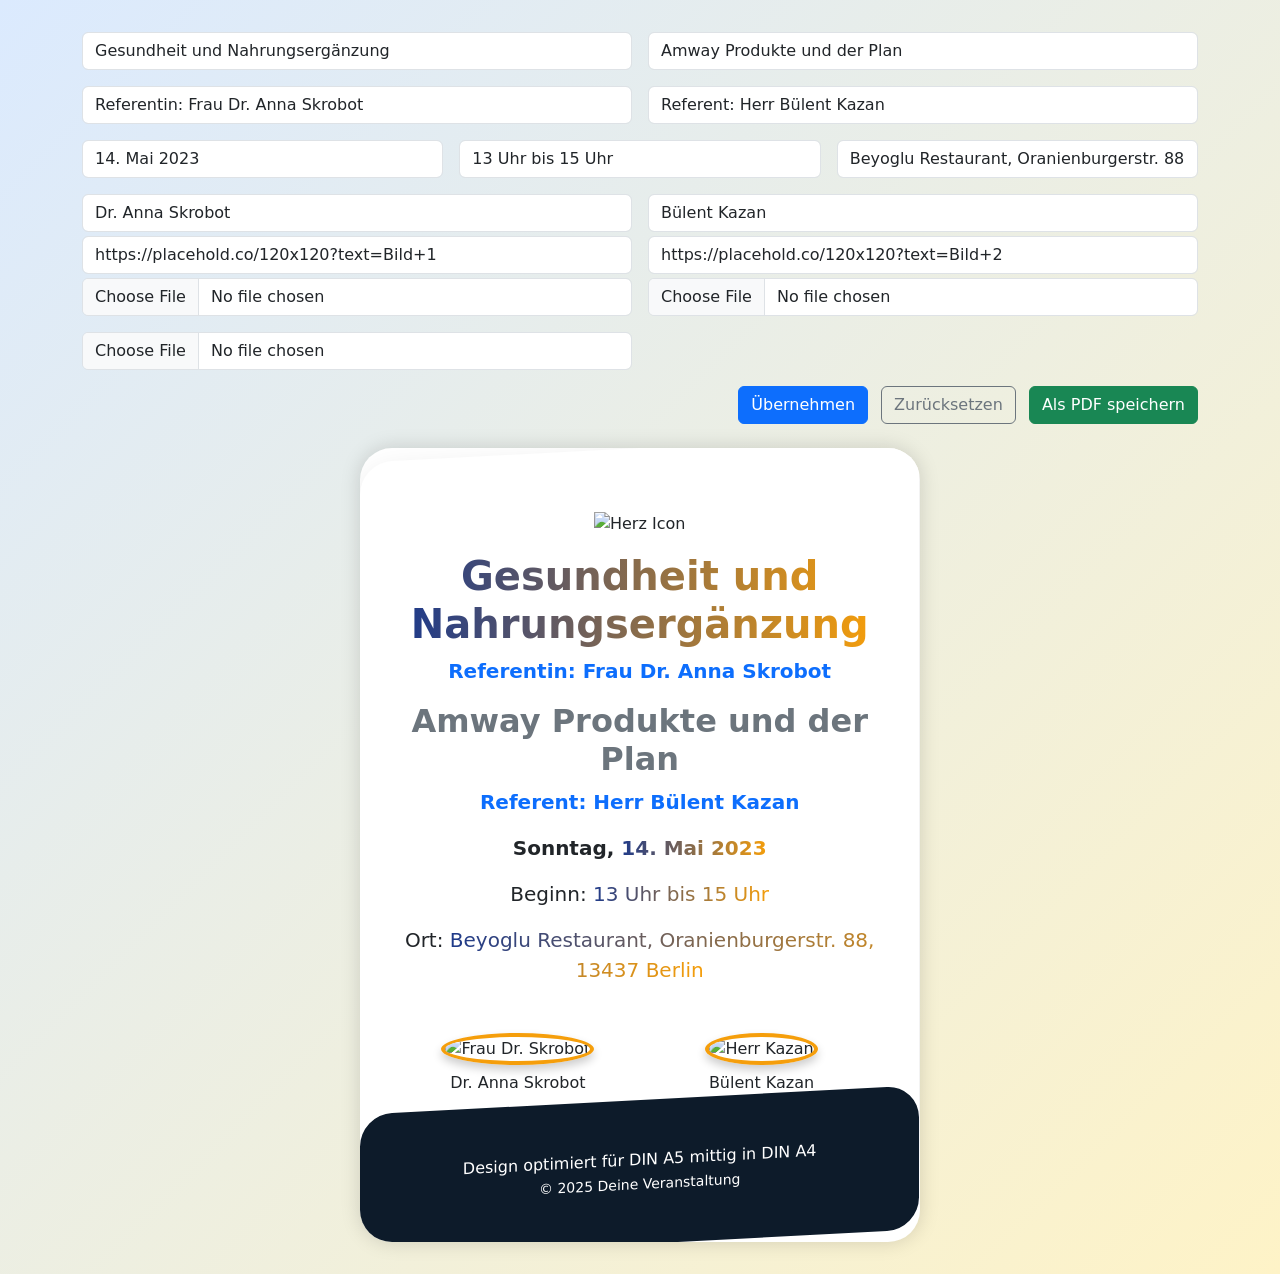
==== index.html @ 550590bf "Füge HTML, CSS und JavaScript Dateien für die Event Einladung hinzu" ====
<!DOCTYPE html>
<html lang="de">
<head>
  <meta charset="UTF-8" />
  <meta name="viewport" content="width=device-width, initial-scale=1.0" />
  <title>Event Einladung</title>
  <link href="https://cdn.jsdelivr.net/npm/bootstrap@5.3.0/dist/css/bootstrap.min.css" rel="stylesheet">
  <style>
    body {
      background: linear-gradient(135deg, #dbeafe, #fef3c7);
      min-height: 100vh;
      padding: 2rem;
    }
    .a5-wrapper {
      width: 148mm;
      height: 210mm;
      background: white;
      box-shadow: 0 0 20px rgba(0,0,0,0.15);
      padding: 0;
      overflow: hidden;
      display: flex;
      flex-direction: column;
      justify-content: space-between;
      border-radius: 2rem;
      margin: auto;
    }
    .angled-bg {
      background: white;
      transform: skewY(-3deg);
      padding: 4rem 2rem;
      border-radius: 2rem;
      box-shadow: 0 10px 30px rgba(0,0,0,0.1);
    }
    .angled-footer {
      background: #0d1b2a;
      transform: skewY(-3deg);
      padding: 3rem 2rem;
      color: white;
      margin-top: -4rem;
      border-radius: 2rem;
    }
    .angled-content {
      transform: skewY(3deg);
    }
    .hero-icon {
      width: 100px;
    }
    .speaker-img {
      width: 120px;
      height: 120px;
      border-radius: 50%;
      object-fit: cover;
      border: 4px solid #f59e0b;
      box-shadow: 0 5px 10px rgba(0, 0, 0, 0.2);
    }
    h1, h2 {
      font-weight: 700;
    }
    .text-gradient {
      background: linear-gradient(to right, #1e3a8a, #f59e0b);
      -webkit-background-clip: text;
      -webkit-text-fill-color: transparent;
    }
    @media print {
      #editor, #pdf-buttons { display: none; }
    }
  </style>
</head>
<body>
  <div class="container mb-4" id="editor">
    <div class="row g-3">
      <div class="col-md-6">
        <input id="input-title" value="Gesundheit und Nahrungsergänzung" class="form-control" placeholder="Eventtitel">
      </div>
      <div class="col-md-6">
        <input id="input-subtitle" value="Amway Produkte und der Plan" class="form-control" placeholder="Untertitel">
      </div>
      <div class="col-md-6">
        <input id="input-presenter1" value="Referentin: Frau Dr. Anna Skrobot" class="form-control" placeholder="Referentin">
      </div>
      <div class="col-md-6">
        <input id="input-presenter2" value="Referent: Herr Bülent Kazan" class="form-control" placeholder="Referent">
      </div>
      <div class="col-md-4">
        <input id="input-date" value="14. Mai 2023" class="form-control" placeholder="Datum">
      </div>
      <div class="col-md-4">
        <input id="input-time" value="13 Uhr bis 15 Uhr" class="form-control" placeholder="Zeit">
      </div>
      <div class="col-md-4">
        <input id="input-location" value="Beyoglu Restaurant, Oranienburgerstr. 88, 13437 Berlin" class="form-control" placeholder="Ort">
      </div>
      <div class="col-md-6">
        <input id="input-name1" value="Dr. Anna Skrobot" class="form-control" placeholder="Name 1">
        <input id="input-img1" value="https://placehold.co/120x120?text=Bild+1" class="form-control mt-1" placeholder="Bild 1 URL">
        <input type="file" accept="image/*" class="form-control mt-1" onchange="loadFile(event, 'img1')">
      </div>
      <div class="col-md-6">
        <input id="input-name2" value="Bülent Kazan" class="form-control" placeholder="Name 2">
        <input id="input-img2" value="https://placehold.co/120x120?text=Bild+2" class="form-control mt-1" placeholder="Bild 2 URL">
        <input type="file" accept="image/*" class="form-control mt-1" onchange="loadFile(event, 'img2')">
      </div>
      <div class="col-md-6">
        <input type="file" accept="image/*" class="form-control" onchange="loadFile(event, 'icon-img')">
      </div>
      <div id="pdf-buttons" class="text-end mt-3">
        <button onclick="applyInput()" class="btn btn-primary">Übernehmen</button>
        <button onclick="resetForm()" class="btn btn-outline-secondary ms-2">Zurücksetzen</button>
        <button onclick="downloadPDF()" class="btn btn-success ms-2">Als PDF speichern</button>
      </div>
    </div>
  </div>

  <div class="a5-wrapper">
    <div class="angled-bg">
      <div class="container angled-content text-center">
        <img id="icon-img" src="https://placehold.co/100x100?text=Icon" alt="Herz Icon" class="hero-icon mb-3">
        <h1 class="text-gradient" id="title">Gesundheit und Nahrungsergänzung</h1>
        <p class="fw-semibold fs-5 text-primary" id="presenter1">Referentin: Frau Dr. Anna Skrobot</p>
        <h2 class="text-secondary" id="subtitle">Amway Produkte und der Plan</h2>
        <p class="fw-semibold fs-5 text-primary" id="presenter2">Referent: Herr Bülent Kazan</p>

        <div class="mb-5">
          <p class="fs-5"><strong>Sonntag, <span class="text-gradient" id="event-date">14. Mai 2023</span></strong></p>
          <p class="fs-5">Beginn: <span class="text-gradient" id="event-time">13 Uhr bis 15 Uhr</span></p>
          <p class="fs-5">Ort: <span class="text-gradient" id="event-location">Beyoglu Restaurant, Oranienburgerstr. 88, 13437 Berlin</span></p>
        </div>

        <div class="row justify-content-center text-center g-3">
          <div class="col-6">
            <img id="img1" src="https://placehold.co/120x120?text=Bild+1" alt="Frau Dr. Skrobot" class="speaker-img mb-2">
            <h6 id="name1">Dr. Anna Skrobot</h6>
          </div>
          <div class="col-6">
            <img id="img2" src="https://placehold.co/120x120?text=Bild+2" alt="Herr Kazan" class="speaker-img mb-2">
            <h6 id="name2">Bülent Kazan</h6>
          </div>
        </div>
      </div>
    </div>

    <div class="angled-footer text-center">
      <p class="mb-0">Design optimiert für DIN A5 mittig in DIN A4</p>
      <small>&copy; 2025 Deine Veranstaltung</small>
    </div>
  </div>

  <script src="https://cdnjs.cloudflare.com/ajax/libs/html2canvas/1.4.1/html2canvas.min.js"></script>
  <script src="https://cdnjs.cloudflare.com/ajax/libs/jspdf/2.5.1/jspdf.umd.min.js"></script>
  <script>
    function applyInput() {
      document.getElementById('title').textContent = document.getElementById('input-title').value;
      document.getElementById('subtitle').textContent = document.getElementById('input-subtitle').value;
      document.getElementById('presenter1').textContent = document.getElementById('input-presenter1').value;
      document.getElementById('presenter2').textContent = document.getElementById('input-presenter2').value;
      document.getElementById('event-date').textContent = document.getElementById('input-date').value;
      document.getElementById('event-time').textContent = document.getElementById('input-time').value;
      document.getElementById('event-location').textContent = document.getElementById('input-location').value;
      document.getElementById('name1').textContent = document.getElementById('input-name1').value;
      document.getElementById('name2').textContent = document.getElementById('input-name2').value;
      document.getElementById('img1').src = document.getElementById('input-img1').value;
      document.getElementById('img2').src = document.getElementById('input-img2').value;
    }

    function loadFile(event, id) {
      const file = event.target.files[0];
      if (file) {
        const reader = new FileReader();
        reader.onload = function(e) {
          document.getElementById(id).src = e.target.result;
        };
        reader.readAsDataURL(file);
      }
    }

    function resetForm() {
      const defaults = {
        'input-title': 'Gesundheit und Nahrungsergänzung',
        'input-subtitle': 'Amway Produkte und der Plan',
        'input-presenter1': 'Referentin: Frau Dr. Anna Skrobot',
        'input-presenter2': 'Referent: Herr Bülent Kazan',
        'input-date': '14. Mai 2023',
        'input-time': '13 Uhr bis 15 Uhr',
        'input-location': 'Beyoglu Restaurant, Oranienburgerstr. 88, 13437 Berlin',
        'input-name1': 'Dr. Anna Skrobot',
        'input-name2': 'Bülent Kazan',
        'input-img1': 'https://placehold.co/120x120?text=Bild+1',
        'input-img2': 'https://placehold.co/120x120?text=Bild+2'
      };
      for (let id in defaults) {
        document.getElementById(id).value = defaults[id];
      }
      document.getElementById('icon-img').src = 'https://placehold.co/100x100?text=Icon';
      applyInput();
    }

    async function downloadPDF() {
      const { jsPDF } = window.jspdf;
      const a5Wrapper = document.querySelector('.a5-wrapper');
      const canvas = await html2canvas(a5Wrapper, { scale: 2 });
      const imgData = canvas.toDataURL('image/png');
      const pdf = new jsPDF('portrait', 'mm', 'a4');
      const x = (210 - 148) / 2;
      pdf.addImage(imgData, 'PNG', x, 0, 148, 210);
      pdf.save('einladung.pdf');
    }
  </script>
  <script src="https://cdn.jsdelivr.net/npm/bootstrap@5.3.0/dist/js/bootstrap.bundle.min.js"></script>
</body>
</html>
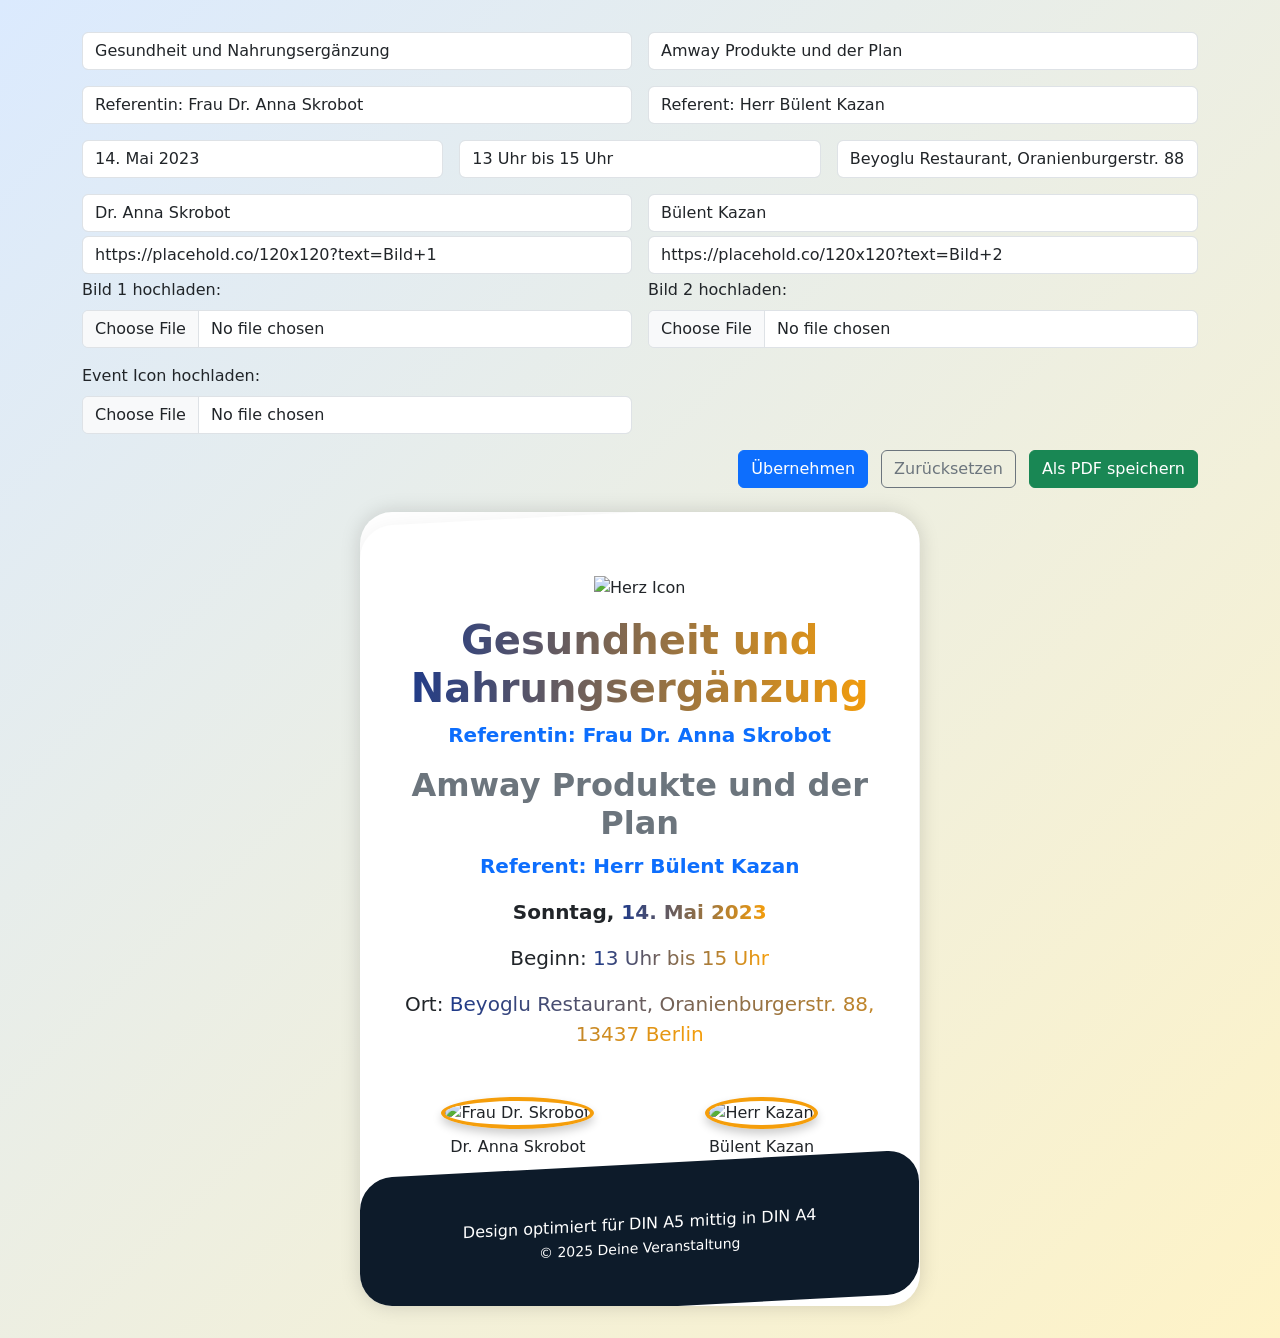
==== commit d2dc6d85: "Verbessere die Event Einladung: Auslagerung von CSS und JavaScript, Optimierung der PDF-Generierung," ====
--- a/index.html
+++ b/index.html
@@ -1,71 +1,14 @@
 <!DOCTYPE html>
 <html lang="de">
+
 <head>
   <meta charset="UTF-8" />
   <meta name="viewport" content="width=device-width, initial-scale=1.0" />
   <title>Event Einladung</title>
   <link href="https://cdn.jsdelivr.net/npm/bootstrap@5.3.0/dist/css/bootstrap.min.css" rel="stylesheet">
-  <style>
-    body {
-      background: linear-gradient(135deg, #dbeafe, #fef3c7);
-      min-height: 100vh;
-      padding: 2rem;
-    }
-    .a5-wrapper {
-      width: 148mm;
-      height: 210mm;
-      background: white;
-      box-shadow: 0 0 20px rgba(0,0,0,0.15);
-      padding: 0;
-      overflow: hidden;
-      display: flex;
-      flex-direction: column;
-      justify-content: space-between;
-      border-radius: 2rem;
-      margin: auto;
-    }
-    .angled-bg {
-      background: white;
-      transform: skewY(-3deg);
-      padding: 4rem 2rem;
-      border-radius: 2rem;
-      box-shadow: 0 10px 30px rgba(0,0,0,0.1);
-    }
-    .angled-footer {
-      background: #0d1b2a;
-      transform: skewY(-3deg);
-      padding: 3rem 2rem;
-      color: white;
-      margin-top: -4rem;
-      border-radius: 2rem;
-    }
-    .angled-content {
-      transform: skewY(3deg);
-    }
-    .hero-icon {
-      width: 100px;
-    }
-    .speaker-img {
-      width: 120px;
-      height: 120px;
-      border-radius: 50%;
-      object-fit: cover;
-      border: 4px solid #f59e0b;
-      box-shadow: 0 5px 10px rgba(0, 0, 0, 0.2);
-    }
-    h1, h2 {
-      font-weight: 700;
-    }
-    .text-gradient {
-      background: linear-gradient(to right, #1e3a8a, #f59e0b);
-      -webkit-background-clip: text;
-      -webkit-text-fill-color: transparent;
-    }
-    @media print {
-      #editor, #pdf-buttons { display: none; }
-    }
-  </style>
+  <link rel="stylesheet" href="styles/main.css">
 </head>
+
 <body>
   <div class="container mb-4" id="editor">
     <div class="row g-3">
@@ -76,7 +19,8 @@
         <input id="input-subtitle" value="Amway Produkte und der Plan" class="form-control" placeholder="Untertitel">
       </div>
       <div class="col-md-6">
-        <input id="input-presenter1" value="Referentin: Frau Dr. Anna Skrobot" class="form-control" placeholder="Referentin">
+        <input id="input-presenter1" value="Referentin: Frau Dr. Anna Skrobot" class="form-control"
+          placeholder="Referentin">
       </div>
       <div class="col-md-6">
         <input id="input-presenter2" value="Referent: Herr Bülent Kazan" class="form-control" placeholder="Referent">
@@ -88,20 +32,26 @@
         <input id="input-time" value="13 Uhr bis 15 Uhr" class="form-control" placeholder="Zeit">
       </div>
       <div class="col-md-4">
-        <input id="input-location" value="Beyoglu Restaurant, Oranienburgerstr. 88, 13437 Berlin" class="form-control" placeholder="Ort">
+        <input id="input-location" value="Beyoglu Restaurant, Oranienburgerstr. 88, 13437 Berlin" class="form-control"
+          placeholder="Ort">
       </div>
       <div class="col-md-6">
         <input id="input-name1" value="Dr. Anna Skrobot" class="form-control" placeholder="Name 1">
-        <input id="input-img1" value="https://placehold.co/120x120?text=Bild+1" class="form-control mt-1" placeholder="Bild 1 URL">
-        <input type="file" accept="image/*" class="form-control mt-1" onchange="loadFile(event, 'img1')">
+        <input id="input-img1" value="https://placehold.co/120x120?text=Bild+1" class="form-control mt-1"
+          placeholder="Bild 1 URL">
+        <label for="file-img1" class="form-label mt-1">Bild 1 hochladen:</label>
+        <input id="file-img1" type="file" accept="image/*" class="form-control" onchange="loadFile(event, 'img1')">
       </div>
       <div class="col-md-6">
         <input id="input-name2" value="Bülent Kazan" class="form-control" placeholder="Name 2">
-        <input id="input-img2" value="https://placehold.co/120x120?text=Bild+2" class="form-control mt-1" placeholder="Bild 2 URL">
-        <input type="file" accept="image/*" class="form-control mt-1" onchange="loadFile(event, 'img2')">
+        <input id="input-img2" value="https://placehold.co/120x120?text=Bild+2" class="form-control mt-1"
+          placeholder="Bild 2 URL">
+        <label for="file-img2" class="form-label mt-1">Bild 2 hochladen:</label>
+        <input id="file-img2" type="file" accept="image/*" class="form-control" onchange="loadFile(event, 'img2')">
       </div>
       <div class="col-md-6">
-        <input type="file" accept="image/*" class="form-control" onchange="loadFile(event, 'icon-img')">
+        <label for="file-icon" class="form-label">Event Icon hochladen:</label>
+        <input id="file-icon" type="file" accept="image/*" class="form-control" onchange="loadFile(event, 'icon-img')">
       </div>
       <div id="pdf-buttons" class="text-end mt-3">
         <button onclick="applyInput()" class="btn btn-primary">Übernehmen</button>
@@ -123,12 +73,14 @@
         <div class="mb-5">
           <p class="fs-5"><strong>Sonntag, <span class="text-gradient" id="event-date">14. Mai 2023</span></strong></p>
           <p class="fs-5">Beginn: <span class="text-gradient" id="event-time">13 Uhr bis 15 Uhr</span></p>
-          <p class="fs-5">Ort: <span class="text-gradient" id="event-location">Beyoglu Restaurant, Oranienburgerstr. 88, 13437 Berlin</span></p>
+          <p class="fs-5">Ort: <span class="text-gradient" id="event-location">Beyoglu Restaurant, Oranienburgerstr. 88,
+              13437 Berlin</span></p>
         </div>
 
         <div class="row justify-content-center text-center g-3">
           <div class="col-6">
-            <img id="img1" src="https://placehold.co/120x120?text=Bild+1" alt="Frau Dr. Skrobot" class="speaker-img mb-2">
+            <img id="img1" src="https://placehold.co/120x120?text=Bild+1" alt="Frau Dr. Skrobot"
+              class="speaker-img mb-2">
             <h6 id="name1">Dr. Anna Skrobot</h6>
           </div>
           <div class="col-6">
@@ -145,66 +97,13 @@
     </div>
   </div>
 
+  <!-- Externe JavaScript Bibliotheken -->
   <script src="https://cdnjs.cloudflare.com/ajax/libs/html2canvas/1.4.1/html2canvas.min.js"></script>
   <script src="https://cdnjs.cloudflare.com/ajax/libs/jspdf/2.5.1/jspdf.umd.min.js"></script>
-  <script>
-    function applyInput() {
-      document.getElementById('title').textContent = document.getElementById('input-title').value;
-      document.getElementById('subtitle').textContent = document.getElementById('input-subtitle').value;
-      document.getElementById('presenter1').textContent = document.getElementById('input-presenter1').value;
-      document.getElementById('presenter2').textContent = document.getElementById('input-presenter2').value;
-      document.getElementById('event-date').textContent = document.getElementById('input-date').value;
-      document.getElementById('event-time').textContent = document.getElementById('input-time').value;
-      document.getElementById('event-location').textContent = document.getElementById('input-location').value;
-      document.getElementById('name1').textContent = document.getElementById('input-name1').value;
-      document.getElementById('name2').textContent = document.getElementById('input-name2').value;
-      document.getElementById('img1').src = document.getElementById('input-img1').value;
-      document.getElementById('img2').src = document.getElementById('input-img2').value;
-    }
+  <script src="https://cdn.jsdelivr.net/npm/bootstrap@5.3.0/dist/js/bootstrap.bundle.min.js"></script>
 
-    function loadFile(event, id) {
-      const file = event.target.files[0];
-      if (file) {
-        const reader = new FileReader();
-        reader.onload = function(e) {
-          document.getElementById(id).src = e.target.result;
-        };
-        reader.readAsDataURL(file);
-      }
-    }
+  <!-- Eigenes JavaScript -->
+  <script src="scripts/main.js"></script>
+</body>
 
-    function resetForm() {
-      const defaults = {
-        'input-title': 'Gesundheit und Nahrungsergänzung',
-        'input-subtitle': 'Amway Produkte und der Plan',
-        'input-presenter1': 'Referentin: Frau Dr. Anna Skrobot',
-        'input-presenter2': 'Referent: Herr Bülent Kazan',
-        'input-date': '14. Mai 2023',
-        'input-time': '13 Uhr bis 15 Uhr',
-        'input-location': 'Beyoglu Restaurant, Oranienburgerstr. 88, 13437 Berlin',
-        'input-name1': 'Dr. Anna Skrobot',
-        'input-name2': 'Bülent Kazan',
-        'input-img1': 'https://placehold.co/120x120?text=Bild+1',
-        'input-img2': 'https://placehold.co/120x120?text=Bild+2'
-      };
-      for (let id in defaults) {
-        document.getElementById(id).value = defaults[id];
-      }
-      document.getElementById('icon-img').src = 'https://placehold.co/100x100?text=Icon';
-      applyInput();
-    }
-
-    async function downloadPDF() {
-      const { jsPDF } = window.jspdf;
-      const a5Wrapper = document.querySelector('.a5-wrapper');
-      const canvas = await html2canvas(a5Wrapper, { scale: 2 });
-      const imgData = canvas.toDataURL('image/png');
-      const pdf = new jsPDF('portrait', 'mm', 'a4');
-      const x = (210 - 148) / 2;
-      pdf.addImage(imgData, 'PNG', x, 0, 148, 210);
-      pdf.save('einladung.pdf');
-    }
-  </script>
-  <script src="https://cdn.jsdelivr.net/npm/bootstrap@5.3.0/dist/js/bootstrap.bundle.min.js"></script>
-</body>
-</html>
+</html>
--- a/styles/main.css
+++ b/styles/main.css
@@ -0,0 +1,101 @@
+body {
+  background: linear-gradient(135deg, #dbeafe, #fef3c7);
+  min-height: 100vh;
+  padding: 2rem;
+}
+
+.a5-wrapper {
+  width: 148mm;
+  height: 210mm;
+  background: white;
+  box-shadow: 0 0 20px rgba(0,0,0,0.15);
+  padding: 0;
+  overflow: hidden;
+  display: flex;
+  flex-direction: column;
+  justify-content: space-between;
+  border-radius: 2rem;
+  margin: auto;
+}
+
+.angled-bg {
+  background: white;
+  transform: skewY(-3deg);
+  padding: 4rem 2rem;
+  border-radius: 2rem;
+  box-shadow: 0 10px 30px rgba(0,0,0,0.1);
+}
+
+.angled-footer {
+  background: #0d1b2a;
+  transform: skewY(-3deg);
+  padding: 3rem 2rem;
+  color: white;
+  margin-top: -4rem;
+  border-radius: 2rem;
+}
+
+.angled-content {
+  transform: skewY(3deg);
+}
+
+.hero-icon {
+  width: 100px;
+}
+
+.speaker-img {
+  width: 120px;
+  height: 120px;
+  border-radius: 50%;
+  object-fit: cover;
+  border: 4px solid #f59e0b;
+  box-shadow: 0 5px 10px rgba(0, 0, 0, 0.2);
+}
+
+h1, h2 {
+  font-weight: 700;
+}
+
+.text-gradient {
+  background: linear-gradient(to right, #1e3a8a, #f59e0b);
+  -webkit-background-clip: text;
+  -webkit-text-fill-color: transparent;
+  background-clip: text;
+}
+
+/* Print-spezifische Styles für besseres PDF-Rendering */
+@media print {
+  #editor, #pdf-buttons { 
+    display: none; 
+  }
+  
+  body {
+    background: white;
+    padding: 0;
+    margin: 0;
+  }
+  
+  .a5-wrapper {
+    box-shadow: none;
+    margin: 0;
+    page-break-inside: avoid;
+  }
+  
+  /* Verbessertes Rendering für PDF */
+  .text-gradient {
+    color: #1e3a8a;
+    background: none;
+    -webkit-text-fill-color: initial;
+  }
+  
+  .speaker-img {
+    print-color-adjust: exact;
+    -webkit-print-color-adjust: exact;
+  }
+}
+
+/* Zusätzliche Styles für besseres PDF-Rendering */
+.a5-wrapper * {
+  print-color-adjust: exact;
+  -webkit-print-color-adjust: exact;
+}
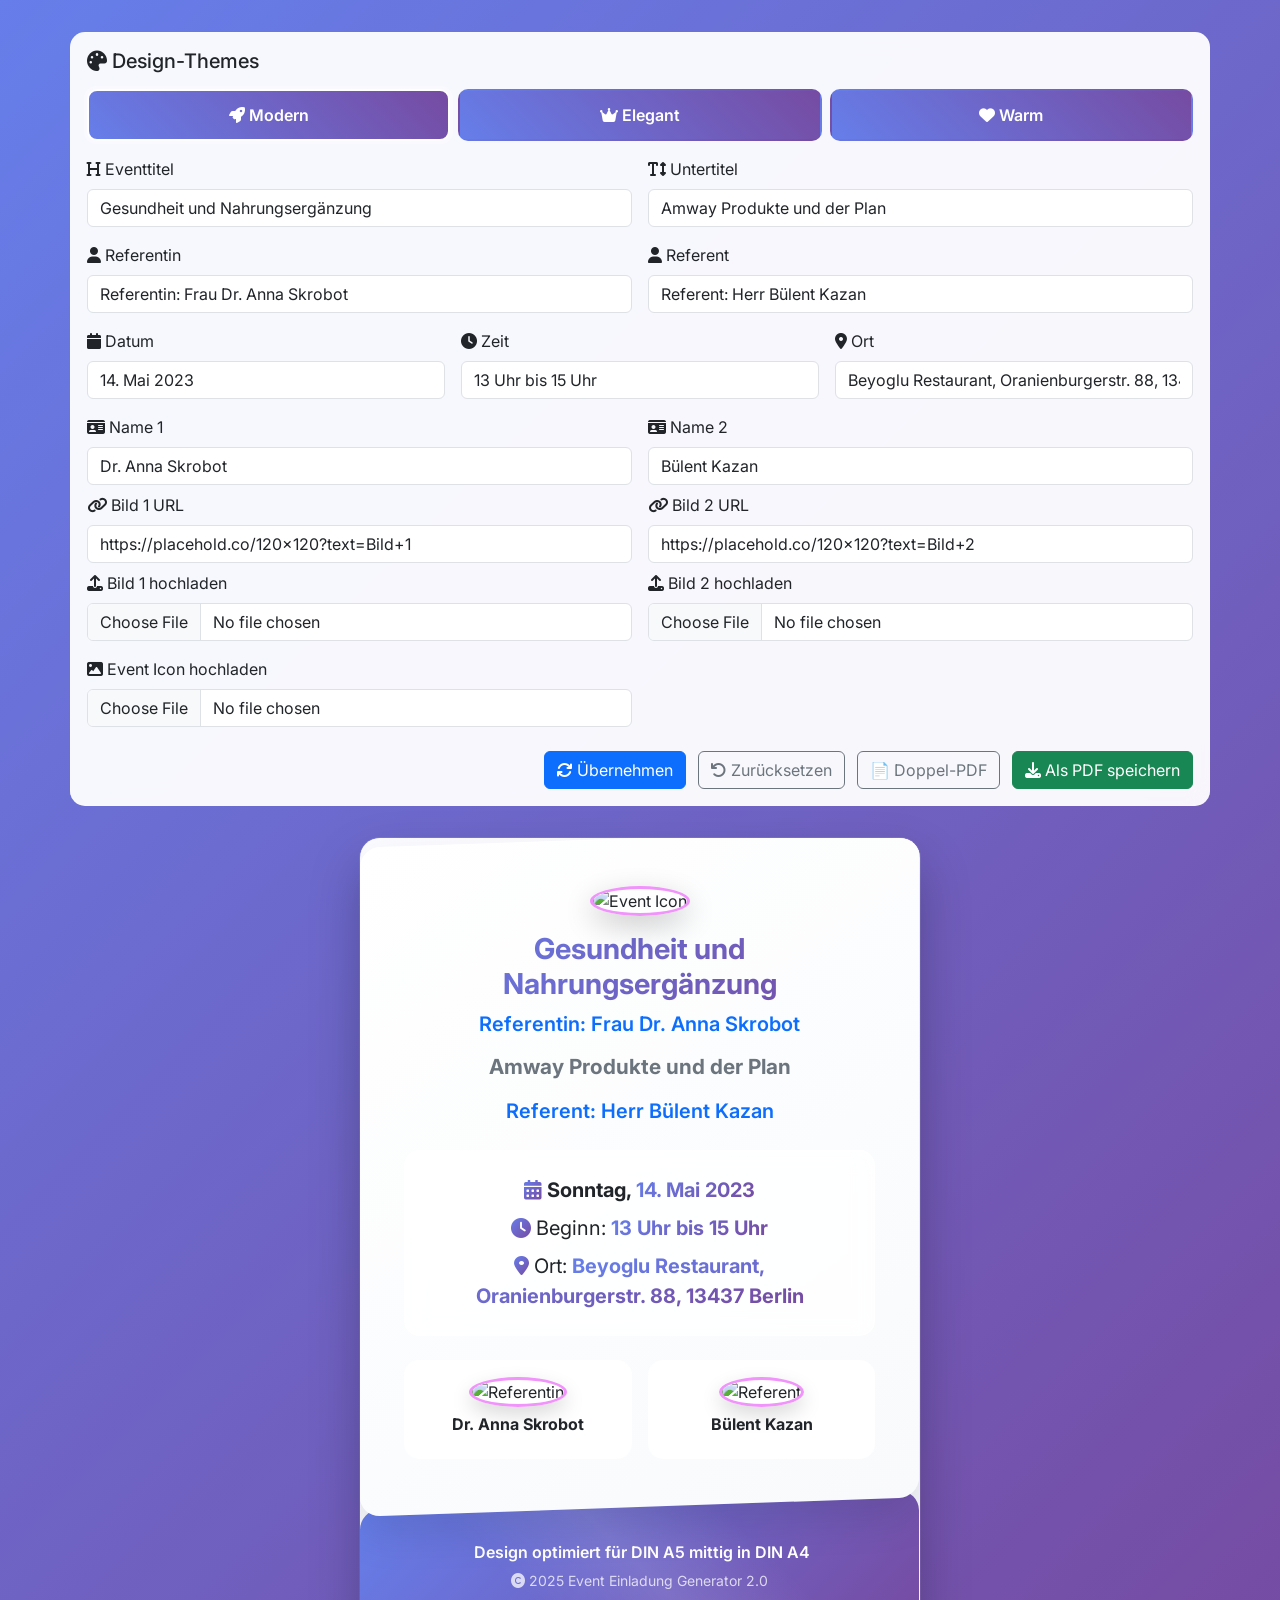
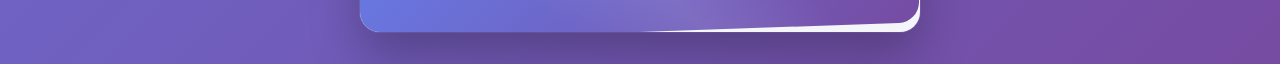
==== commit 833ab7dc: "Aktualisiere Event Einladung Generator auf Version 2.0: Einführung von drei Design-Themes, verbesser" ====
--- a/index.html
+++ b/index.html
@@ -4,96 +4,171 @@
 <head>
   <meta charset="UTF-8" />
   <meta name="viewport" content="width=device-width, initial-scale=1.0" />
-  <title>Event Einladung</title>
+  <title>Event Einladung Generator 2.0</title>
   <link href="https://cdn.jsdelivr.net/npm/bootstrap@5.3.0/dist/css/bootstrap.min.css" rel="stylesheet">
+  <link href="https://cdnjs.cloudflare.com/ajax/libs/font-awesome/6.4.0/css/all.min.css" rel="stylesheet">
+  <link rel="preconnect" href="https://fonts.googleapis.com">
+  <link rel="preconnect" href="https://fonts.gstatic.com" crossorigin>
+  <link href="https://fonts.googleapis.com/css2?family=Inter:wght@300;400;600;700&display=swap" rel="stylesheet">
   <link rel="stylesheet" href="styles/main.css">
 </head>
 
-<body>
-  <div class="container mb-4" id="editor">
+<body class="theme-modern">
+  <!-- Theme Selector -->
+  <div class="container theme-selector" id="editor">
+    <div class="row mb-3">
+      <div class="col-12">
+        <h5 class="mb-3"><i class="fas fa-palette"></i> Design-Themes</h5>
+        <div class="row g-2">
+          <div class="col-md-4">
+            <div class="theme-option active" data-theme="modern" onclick="setTheme('modern')">
+              <i class="fas fa-rocket"></i> Modern
+            </div>
+          </div>
+          <div class="col-md-4">
+            <div class="theme-option" data-theme="elegant" onclick="setTheme('elegant')">
+              <i class="fas fa-crown"></i> Elegant
+            </div>
+          </div>
+          <div class="col-md-4">
+            <div class="theme-option" data-theme="warm" onclick="setTheme('warm')">
+              <i class="fas fa-heart"></i> Warm
+            </div>
+          </div>
+        </div>
+      </div>
+    </div>
+
+    <!-- Eingabefelder -->
     <div class="row g-3">
       <div class="col-md-6">
+        <label for="input-title" class="form-label"><i class="fas fa-heading"></i> Eventtitel</label>
         <input id="input-title" value="Gesundheit und Nahrungsergänzung" class="form-control" placeholder="Eventtitel">
       </div>
       <div class="col-md-6">
+        <label for="input-subtitle" class="form-label"><i class="fas fa-text-height"></i> Untertitel</label>
         <input id="input-subtitle" value="Amway Produkte und der Plan" class="form-control" placeholder="Untertitel">
       </div>
       <div class="col-md-6">
+        <label for="input-presenter1" class="form-label"><i class="fas fa-user"></i> Referentin</label>
         <input id="input-presenter1" value="Referentin: Frau Dr. Anna Skrobot" class="form-control"
           placeholder="Referentin">
       </div>
       <div class="col-md-6">
+        <label for="input-presenter2" class="form-label"><i class="fas fa-user"></i> Referent</label>
         <input id="input-presenter2" value="Referent: Herr Bülent Kazan" class="form-control" placeholder="Referent">
       </div>
       <div class="col-md-4">
+        <label for="input-date" class="form-label"><i class="fas fa-calendar"></i> Datum</label>
         <input id="input-date" value="14. Mai 2023" class="form-control" placeholder="Datum">
       </div>
       <div class="col-md-4">
+        <label for="input-time" class="form-label"><i class="fas fa-clock"></i> Zeit</label>
         <input id="input-time" value="13 Uhr bis 15 Uhr" class="form-control" placeholder="Zeit">
       </div>
       <div class="col-md-4">
+        <label for="input-location" class="form-label"><i class="fas fa-map-marker-alt"></i> Ort</label>
         <input id="input-location" value="Beyoglu Restaurant, Oranienburgerstr. 88, 13437 Berlin" class="form-control"
           placeholder="Ort">
       </div>
+
+      <!-- Personen-Bilder -->
       <div class="col-md-6">
+        <label for="input-name1" class="form-label"><i class="fas fa-id-card"></i> Name 1</label>
         <input id="input-name1" value="Dr. Anna Skrobot" class="form-control" placeholder="Name 1">
-        <input id="input-img1" value="https://placehold.co/120x120?text=Bild+1" class="form-control mt-1"
+        <label for="input-img1" class="form-label mt-2"><i class="fas fa-link"></i> Bild 1 URL</label>
+        <input id="input-img1" value="https://placehold.co/120x120?text=Bild+1" class="form-control"
           placeholder="Bild 1 URL">
-        <label for="file-img1" class="form-label mt-1">Bild 1 hochladen:</label>
+        <label for="file-img1" class="form-label mt-2"><i class="fas fa-upload"></i> Bild 1 hochladen</label>
         <input id="file-img1" type="file" accept="image/*" class="form-control" onchange="loadFile(event, 'img1')">
       </div>
       <div class="col-md-6">
+        <label for="input-name2" class="form-label"><i class="fas fa-id-card"></i> Name 2</label>
         <input id="input-name2" value="Bülent Kazan" class="form-control" placeholder="Name 2">
-        <input id="input-img2" value="https://placehold.co/120x120?text=Bild+2" class="form-control mt-1"
+        <label for="input-img2" class="form-label mt-2"><i class="fas fa-link"></i> Bild 2 URL</label>
+        <input id="input-img2" value="https://placehold.co/120x120?text=Bild+2" class="form-control"
           placeholder="Bild 2 URL">
-        <label for="file-img2" class="form-label mt-1">Bild 2 hochladen:</label>
+        <label for="file-img2" class="form-label mt-2"><i class="fas fa-upload"></i> Bild 2 hochladen</label>
         <input id="file-img2" type="file" accept="image/*" class="form-control" onchange="loadFile(event, 'img2')">
       </div>
       <div class="col-md-6">
-        <label for="file-icon" class="form-label">Event Icon hochladen:</label>
+        <label for="file-icon" class="form-label"><i class="fas fa-image"></i> Event Icon hochladen</label>
         <input id="file-icon" type="file" accept="image/*" class="form-control" onchange="loadFile(event, 'icon-img')">
       </div>
-      <div id="pdf-buttons" class="text-end mt-3">
-        <button onclick="applyInput()" class="btn btn-primary">Übernehmen</button>
-        <button onclick="resetForm()" class="btn btn-outline-secondary ms-2">Zurücksetzen</button>
-        <button onclick="downloadPDF()" class="btn btn-success ms-2">Als PDF speichern</button>
+
+      <!-- Aktions-Buttons -->
+      <div id="pdf-buttons" class="col-12 text-end mt-4">
+        <button onclick="applyInput()" class="btn btn-primary me-2">
+          <i class="fas fa-sync"></i> Übernehmen
+        </button>
+        <button onclick="resetForm()" class="btn btn-outline-secondary me-2">
+          <i class="fas fa-undo"></i> Zurücksetzen
+        </button>
+        <button id="toggle-double-pdf" onclick="toggleDoublePDF()" class="btn btn-outline-secondary me-2">
+          <span id="double-pdf-icon">📄</span> <span>Doppel-PDF</span>
+        </button>
+        <button onclick="downloadPDF()" class="btn btn-success">
+          <i class="fas fa-download"></i> Als PDF speichern
+        </button>
       </div>
     </div>
   </div>
 
+  <!-- Event Einladung Vorschau -->
   <div class="a5-wrapper">
     <div class="angled-bg">
       <div class="container angled-content text-center">
-        <img id="icon-img" src="https://placehold.co/100x100?text=Icon" alt="Herz Icon" class="hero-icon mb-3">
+        <img id="icon-img" src="https://placehold.co/100x100?text=Icon" alt="Event Icon" class="hero-icon mb-3">
+
         <h1 class="text-gradient" id="title">Gesundheit und Nahrungsergänzung</h1>
         <p class="fw-semibold fs-5 text-primary" id="presenter1">Referentin: Frau Dr. Anna Skrobot</p>
+
         <h2 class="text-secondary" id="subtitle">Amway Produkte und der Plan</h2>
         <p class="fw-semibold fs-5 text-primary" id="presenter2">Referent: Herr Bülent Kazan</p>
 
-        <div class="mb-5">
-          <p class="fs-5"><strong>Sonntag, <span class="text-gradient" id="event-date">14. Mai 2023</span></strong></p>
-          <p class="fs-5">Beginn: <span class="text-gradient" id="event-time">13 Uhr bis 15 Uhr</span></p>
-          <p class="fs-5">Ort: <span class="text-gradient" id="event-location">Beyoglu Restaurant, Oranienburgerstr. 88,
-              13437 Berlin</span></p>
+        <div class="event-details">
+          <p class="fs-5 mb-2">
+            <i class="fas fa-calendar-alt text-gradient"></i>
+            <strong>Sonntag, <span class="text-gradient" id="event-date">14. Mai 2023</span></strong>
+          </p>
+          <p class="fs-5 mb-2">
+            <i class="fas fa-clock text-gradient"></i>
+            Beginn: <span class="text-gradient" id="event-time">13 Uhr bis 15 Uhr</span>
+          </p>
+          <p class="fs-5 mb-0">
+            <i class="fas fa-map-marker-alt text-gradient"></i>
+            Ort: <span class="text-gradient" id="event-location">Beyoglu Restaurant, Oranienburgerstr. 88, 13437
+              Berlin</span>
+          </p>
         </div>
 
         <div class="row justify-content-center text-center g-3">
           <div class="col-6">
-            <img id="img1" src="https://placehold.co/120x120?text=Bild+1" alt="Frau Dr. Skrobot"
-              class="speaker-img mb-2">
-            <h6 id="name1">Dr. Anna Skrobot</h6>
+            <div class="speaker-card">
+              <img id="img1" src="https://placehold.co/120x120?text=Bild+1" alt="Referentin" class="speaker-img mb-2">
+              <h6 id="name1" class="fw-bold">Dr. Anna Skrobot</h6>
+            </div>
           </div>
           <div class="col-6">
-            <img id="img2" src="https://placehold.co/120x120?text=Bild+2" alt="Herr Kazan" class="speaker-img mb-2">
-            <h6 id="name2">Bülent Kazan</h6>
+            <div class="speaker-card">
+              <img id="img2" src="https://placehold.co/120x120?text=Bild+2" alt="Referent" class="speaker-img mb-2">
+              <h6 id="name2" class="fw-bold">Bülent Kazan</h6>
+            </div>
           </div>
         </div>
       </div>
     </div>
 
     <div class="angled-footer text-center">
-      <p class="mb-0">Design optimiert für DIN A5 mittig in DIN A4</p>
-      <small>&copy; 2025 Deine Veranstaltung</small>
+      <div class="angled-content">
+        <p class="mb-1 fw-semibold">
+          <i class="fas fa-sparkles"></i>
+          Design optimiert für DIN A5 mittig in DIN A4
+        </p>
+        <small class="opacity-75">
+          <i class="fas fa-copyright"></i> 2025 Event Einladung Generator 2.0
+        </small>
+      </div>
     </div>
   </div>
 
--- a/styles/main.css
+++ b/styles/main.css
@@ -1,101 +1,281 @@
+/* === GLOBALE STYLES === */
 body {
-  background: linear-gradient(135deg, #dbeafe, #fef3c7);
+  background: linear-gradient(135deg, #667eea 0%, #764ba2 100%);
   min-height: 100vh;
   padding: 2rem;
-}
-
+  font-family: 'Inter', -apple-system, BlinkMacSystemFont, sans-serif;
+}
+
+/* === THEME SELECTOR === */
+.theme-selector {
+  background: rgba(255, 255, 255, 0.95);
+  backdrop-filter: blur(10px);
+  border-radius: 15px;
+  padding: 1rem;
+  margin-bottom: 2rem;
+  border: 1px solid rgba(255, 255, 255, 0.2);
+}
+
+.theme-option {
+  border: 2px solid transparent;
+  border-radius: 10px;
+  padding: 0.75rem;
+  cursor: pointer;
+  transition: all 0.3s ease;
+  background: linear-gradient(45deg, var(--theme-primary), var(--theme-secondary));
+  color: white;
+  text-align: center;
+  font-weight: 600;
+}
+
+.theme-option:hover {
+  transform: translateY(-2px);
+  box-shadow: 0 8px 25px rgba(0, 0, 0, 0.15);
+}
+
+.theme-option.active {
+  border-color: #fff;
+  box-shadow: 0 0 0 3px rgba(255, 255, 255, 0.3);
+}
+
+/* === THEME VARIABLEN === */
+/* Modern Theme */
+.theme-modern {
+  --theme-primary: #667eea;
+  --theme-secondary: #764ba2;
+  --theme-accent: #f093fb;
+  --theme-text: #2d3748;
+  --theme-gradient: linear-gradient(135deg, #667eea 0%, #764ba2 100%);
+  --theme-card-bg: linear-gradient(145deg, #ffffff 0%, #f8fafc 100%);
+}
+
+/* Elegant Theme */
+.theme-elegant {
+  --theme-primary: #134e5e;
+  --theme-secondary: #71b280;
+  --theme-accent: #d4af37;
+  --theme-text: #2c3e50;
+  --theme-gradient: linear-gradient(135deg, #134e5e 0%, #71b280 100%);
+  --theme-card-bg: linear-gradient(145deg, #fdfcfb 0%, #e2d1c3 100%);
+}
+
+/* Warm Theme */
+.theme-warm {
+  --theme-primary: #ff9a9e;
+  --theme-secondary: #fecfef;
+  --theme-accent: #ff6b6b;
+  --theme-text: #4a5568;
+  --theme-gradient: linear-gradient(135deg, #ff9a9e 0%, #fecfef 100%);
+  --theme-card-bg: linear-gradient(145deg, #fff5f5 0%, #fed7d7 100%);
+}
+
+/* === HAUPTCONTAINER === */
 .a5-wrapper {
   width: 148mm;
   height: 210mm;
-  background: white;
-  box-shadow: 0 0 20px rgba(0,0,0,0.15);
+  background: var(--theme-card-bg, linear-gradient(145deg, #ffffff 0%, #f8fafc 100%));
+  box-shadow: 
+    0 25px 50px rgba(0, 0, 0, 0.25),
+    0 0 0 1px rgba(255, 255, 255, 0.1),
+    inset 0 1px 0 rgba(255, 255, 255, 0.6);
   padding: 0;
   overflow: hidden;
   display: flex;
   flex-direction: column;
   justify-content: space-between;
-  border-radius: 2rem;
+  border-radius: 20px;
   margin: auto;
-}
-
+  position: relative;
+}
+
+.a5-wrapper::before {
+  content: '';
+  position: absolute;
+  top: 0;
+  left: 0;
+  right: 0;
+  height: 100%;
+  background: var(--theme-gradient);
+  opacity: 0.03;
+  z-index: 0;
+}
+
+/* === HAUPTINHALT === */
 .angled-bg {
-  background: white;
-  transform: skewY(-3deg);
-  padding: 4rem 2rem;
-  border-radius: 2rem;
-  box-shadow: 0 10px 30px rgba(0,0,0,0.1);
-}
-
+  background: var(--theme-card-bg);
+  transform: skewY(-2deg);
+  padding: 3rem 2rem;
+  border-radius: 20px;
+  box-shadow: 
+    0 20px 40px rgba(0, 0, 0, 0.1),
+    inset 0 1px 0 rgba(255, 255, 255, 0.4);
+  position: relative;
+  z-index: 1;
+}
+
+.angled-content {
+  transform: skewY(2deg);
+  position: relative;
+  z-index: 2;
+}
+
+/* === FOOTER === */
 .angled-footer {
-  background: #0d1b2a;
-  transform: skewY(-3deg);
-  padding: 3rem 2rem;
+  background: linear-gradient(135deg, var(--theme-primary), var(--theme-secondary));
+  transform: skewY(-2deg);
+  padding: 2.5rem 2rem;
   color: white;
-  margin-top: -4rem;
-  border-radius: 2rem;
-}
-
-.angled-content {
-  transform: skewY(3deg);
-}
-
+  margin-top: -3rem;
+  border-radius: 20px;
+  position: relative;
+}
+
+.angled-footer::before {
+  content: '';
+  position: absolute;
+  top: 0;
+  left: 0;
+  right: 0;
+  bottom: 0;
+  background: linear-gradient(45deg, transparent 30%, rgba(255, 255, 255, 0.1) 50%, transparent 70%);
+  pointer-events: none;
+}
+
+/* === BILDER === */
 .hero-icon {
-  width: 100px;
-}
-
-.speaker-img {
-  width: 120px;
-  height: 120px;
+  width: 80px;
+  height: 80px;
   border-radius: 50%;
   object-fit: cover;
-  border: 4px solid #f59e0b;
-  box-shadow: 0 5px 10px rgba(0, 0, 0, 0.2);
-}
-
+  border: 3px solid var(--theme-accent, #f093fb);
+  box-shadow: 0 10px 30px rgba(0, 0, 0, 0.2);
+  transition: transform 0.3s ease;
+}
+
+.speaker-img {
+  width: 100px;
+  height: 100px;
+  border-radius: 50%;
+  object-fit: cover;
+  border: 3px solid var(--theme-accent, #f093fb);
+  box-shadow: 0 8px 20px rgba(0, 0, 0, 0.15);
+  transition: transform 0.3s ease;
+}
+
+/* === TYPOGRAFIE === */
 h1, h2 {
   font-weight: 700;
+  line-height: 1.2;
+}
+
+h1 {
+  font-size: 1.8rem;
+  margin-bottom: 0.5rem;
+}
+
+h2 {
+  font-size: 1.3rem;
+  margin-bottom: 1rem;
 }
 
 .text-gradient {
-  background: linear-gradient(to right, #1e3a8a, #f59e0b);
+  background: linear-gradient(135deg, var(--theme-primary), var(--theme-secondary));
   -webkit-background-clip: text;
   -webkit-text-fill-color: transparent;
   background-clip: text;
-}
-
-/* Print-spezifische Styles für besseres PDF-Rendering */
+  font-weight: 700;
+}
+
+.event-details {
+  background: rgba(255, 255, 255, 0.8);
+  backdrop-filter: blur(10px);
+  border-radius: 15px;
+  padding: 1.5rem;
+  margin: 1.5rem 0;
+  border: 1px solid rgba(255, 255, 255, 0.3);
+}
+
+.speaker-card {
+  background: rgba(255, 255, 255, 0.9);
+  border-radius: 15px;
+  padding: 1rem;
+  transition: transform 0.3s ease;
+  border: 1px solid rgba(255, 255, 255, 0.2);
+}
+
+.speaker-card:hover {
+  transform: translateY(-5px);
+}
+
+/* === PRINT/PDF OPTIMIERUNG === */
 @media print {
   #editor, #pdf-buttons { 
-    display: none; 
+    display: none !important; 
   }
   
   body {
-    background: white;
+    background: var(--theme-gradient) !important;
     padding: 0;
     margin: 0;
+    -webkit-print-color-adjust: exact;
+    print-color-adjust: exact;
   }
   
   .a5-wrapper {
     box-shadow: none;
     margin: 0;
     page-break-inside: avoid;
-  }
-  
-  /* Verbessertes Rendering für PDF */
+    -webkit-print-color-adjust: exact;
+    print-color-adjust: exact;
+  }
+  
   .text-gradient {
-    color: #1e3a8a;
-    background: none;
-    -webkit-text-fill-color: initial;
-  }
-  
-  .speaker-img {
-    print-color-adjust: exact;
-    -webkit-print-color-adjust: exact;
-  }
-}
-
-/* Zusätzliche Styles für besseres PDF-Rendering */
-.a5-wrapper * {
-  print-color-adjust: exact;
-  -webkit-print-color-adjust: exact;
+    color: var(--theme-primary) !important;
+    background: none !important;
+    -webkit-text-fill-color: initial !important;
+  }
+  
+  * {
+    -webkit-print-color-adjust: exact !important;
+    print-color-adjust: exact !important;
+  }
+}
+
+/* === PDF OPTIMIERUNG === */
+.pdf-mode body {
+  background: var(--theme-gradient) !important;
+  padding: 20mm;
+}
+
+.pdf-mode .a5-wrapper {
+  box-shadow: 0 0 20px rgba(0, 0, 0, 0.1);
+}
+
+.pdf-mode .text-gradient {
+  color: var(--theme-primary) !important;
+  background: none !important;
+  -webkit-text-fill-color: initial !important;
+}
+
+/* === DOPPEL-PDF LAYOUT === */
+.double-pdf-container {
+  display: flex;
+  flex-direction: column;
+  gap: 10mm;
+  align-items: center;
+}
+
+.double-pdf-container .a5-wrapper {
+  transform: scale(0.95);
+}
+
+/* === RESPONSIVE === */
+@media (max-width: 768px) {
+  body {
+    padding: 1rem;
+  }
+  
+  .a5-wrapper {
+    transform: scale(0.8);
+  }
 }
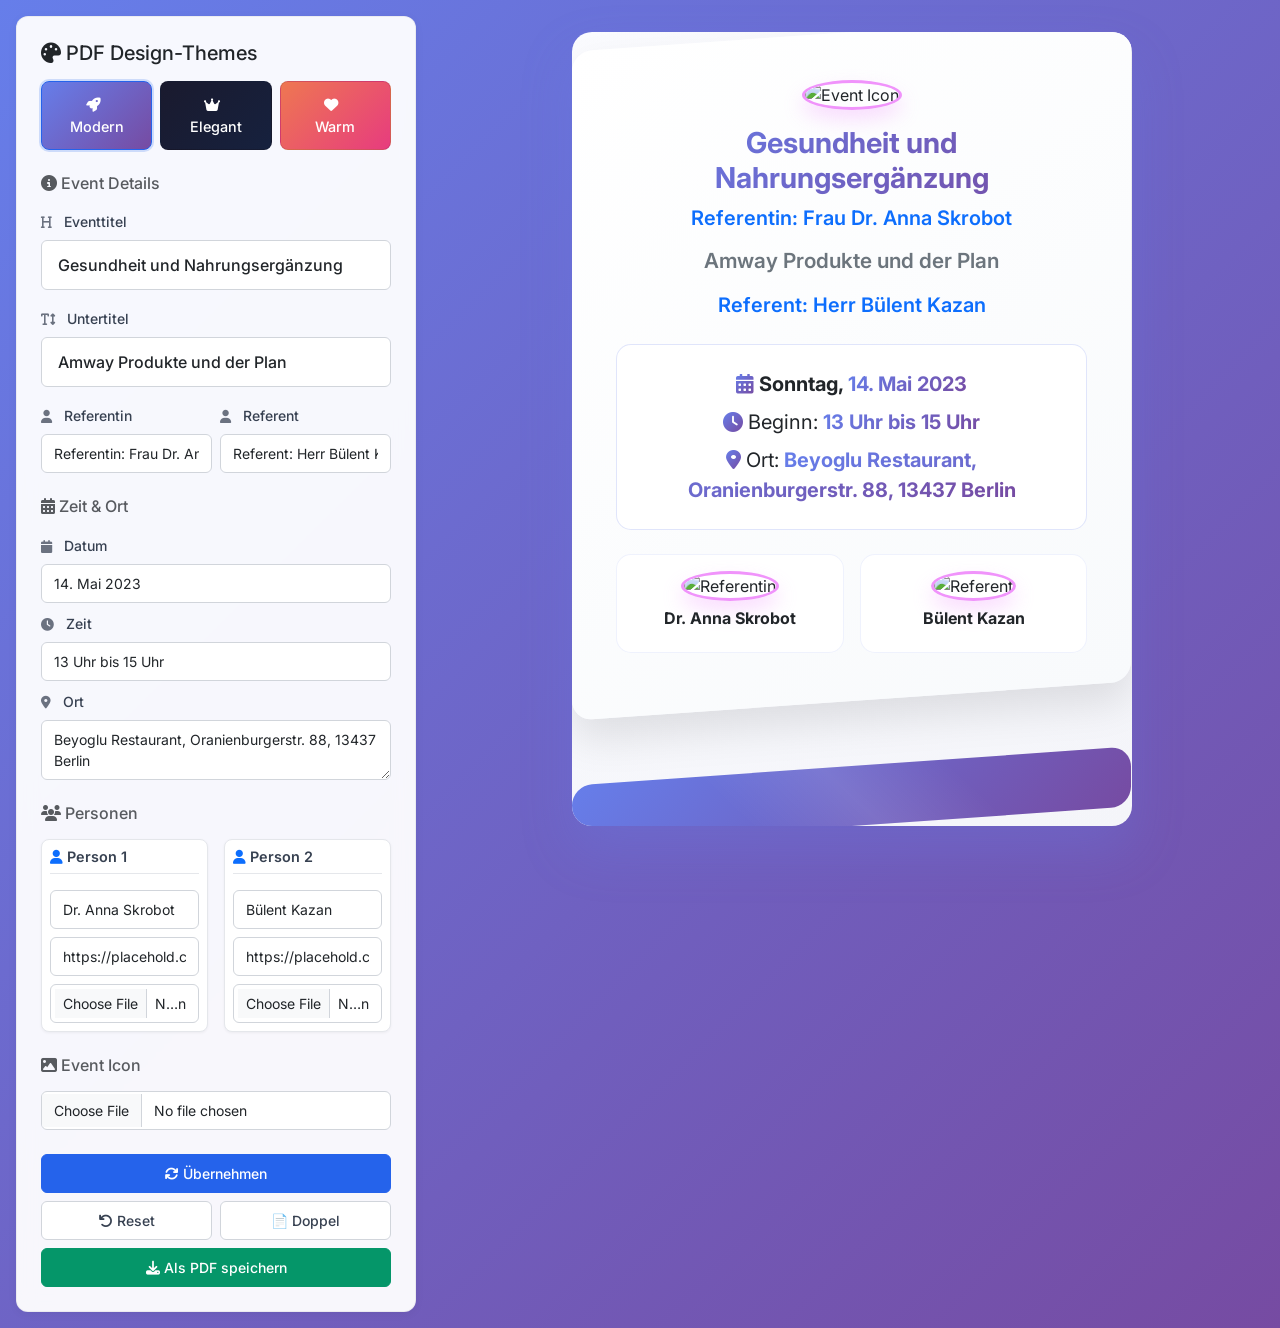
==== commit 15179ea0: "Verbessere die Benutzeroberfläche des Event Einladung Generators: Einführung eines modularen CSS-Lay" ====
--- a/index.html
+++ b/index.html
@@ -10,164 +10,209 @@
   <link rel="preconnect" href="https://fonts.googleapis.com">
   <link rel="preconnect" href="https://fonts.gstatic.com" crossorigin>
   <link href="https://fonts.googleapis.com/css2?family=Inter:wght@300;400;600;700&display=swap" rel="stylesheet">
+
+  <!-- Modulares CSS -->
   <link rel="stylesheet" href="styles/main.css">
+  <link rel="stylesheet" href="styles/forms.css">
+  <link rel="stylesheet" href="styles/themes.css">
 </head>
 
-<body class="theme-modern">
-  <!-- Theme Selector -->
-  <div class="container theme-selector" id="editor">
-    <div class="row mb-3">
-      <div class="col-12">
-        <h5 class="mb-3"><i class="fas fa-palette"></i> Design-Themes</h5>
-        <div class="row g-2">
-          <div class="col-md-4">
-            <div class="theme-option active" data-theme="modern" onclick="setTheme('modern')">
-              <i class="fas fa-rocket"></i> Modern
-            </div>
-          </div>
-          <div class="col-md-4">
-            <div class="theme-option" data-theme="elegant" onclick="setTheme('elegant')">
-              <i class="fas fa-crown"></i> Elegant
-            </div>
-          </div>
-          <div class="col-md-4">
-            <div class="theme-option" data-theme="warm" onclick="setTheme('warm')">
-              <i class="fas fa-heart"></i> Warm
-            </div>
+<body>
+  <div class="main-container">
+    <div class="row g-4">
+      <!-- INPUT PANEL - LINKS -->
+      <div class="col-lg-5 col-xl-4">
+        <div class="input-panel">
+          <!-- Theme Selector -->
+          <div class="mb-4">
+            <h5 class="mb-3"><i class="fas fa-palette"></i> PDF Design-Themes</h5>
+            <div class="row g-2">
+              <div class="col-4">
+                <div class="theme-option active" data-theme="modern">
+                  <i class="fas fa-rocket"></i><br>Modern
+                </div>
+              </div>
+              <div class="col-4">
+                <div class="theme-option" data-theme="elegant">
+                  <i class="fas fa-crown"></i><br>Elegant
+                </div>
+              </div>
+              <div class="col-4">
+                <div class="theme-option" data-theme="warm">
+                  <i class="fas fa-heart"></i><br>Warm
+                </div>
+              </div>
+            </div>
+          </div>
+
+          <!-- Event Details -->
+          <div class="mb-4">
+            <h6 class="text-muted mb-3"><i class="fas fa-info-circle"></i> Event Details</h6>
+            <div class="mb-3">
+              <label for="input-title" class="form-label"><i class="fas fa-heading"></i> Eventtitel</label>
+              <input id="input-title" value="Gesundheit und Nahrungsergänzung" class="form-control form-control-lg"
+                placeholder="Eventtitel">
+            </div>
+            <div class="mb-3">
+              <label for="input-subtitle" class="form-label"><i class="fas fa-text-height"></i> Untertitel</label>
+              <input id="input-subtitle" value="Amway Produkte und der Plan" class="form-control form-control-lg"
+                placeholder="Untertitel">
+            </div>
+            <div class="row g-2">
+              <div class="col-6">
+                <label for="input-presenter1" class="form-label"><i class="fas fa-user"></i> Referentin</label>
+                <input id="input-presenter1" value="Referentin: Frau Dr. Anna Skrobot" class="form-control"
+                  placeholder="Referentin">
+              </div>
+              <div class="col-6">
+                <label for="input-presenter2" class="form-label"><i class="fas fa-user"></i> Referent</label>
+                <input id="input-presenter2" value="Referent: Herr Bülent Kazan" class="form-control"
+                  placeholder="Referent">
+              </div>
+            </div>
+          </div>
+
+          <!-- Zeit & Ort -->
+          <div class="mb-4">
+            <h6 class="text-muted mb-3"><i class="fas fa-calendar-alt"></i> Zeit & Ort</h6>
+            <div class="mb-2">
+              <label for="input-date" class="form-label"><i class="fas fa-calendar"></i> Datum</label>
+              <input id="input-date" value="14. Mai 2023" class="form-control" placeholder="Datum">
+            </div>
+            <div class="mb-2">
+              <label for="input-time" class="form-label"><i class="fas fa-clock"></i> Zeit</label>
+              <input id="input-time" value="13 Uhr bis 15 Uhr" class="form-control" placeholder="Zeit">
+            </div>
+            <div class="mb-2">
+              <label for="input-location" class="form-label"><i class="fas fa-map-marker-alt"></i> Ort</label>
+              <textarea id="input-location" class="form-control" rows="2"
+                placeholder="Ort">Beyoglu Restaurant, Oranienburgerstr. 88, 13437 Berlin</textarea>
+            </div>
+          </div>
+
+          <!-- Personen -->
+          <div class="mb-4">
+            <h6 class="text-muted mb-3"><i class="fas fa-users"></i> Personen</h6>
+            <div class="row g-3">
+              <div class="col-6">
+                <div class="card">
+                  <div class="card-body p-2">
+                    <h6 class="card-title"><i class="fas fa-user text-primary"></i> Person 1</h6>
+                    <input id="input-name1" value="Dr. Anna Skrobot" class="form-control form-control-sm mb-2"
+                      placeholder="Name">
+                    <input id="input-img1" value="https://placehold.co/120x120?text=Bild+1"
+                      class="form-control form-control-sm mb-2" placeholder="Bild URL">
+                    <label for="file-img1" class="visually-hidden">Bild 1 hochladen</label>
+                    <input id="file-img1" type="file" accept="image/*" class="form-control form-control-sm"
+                      onchange="loadFile(event, 'img1')">
+                  </div>
+                </div>
+              </div>
+              <div class="col-6">
+                <div class="card">
+                  <div class="card-body p-2">
+                    <h6 class="card-title"><i class="fas fa-user text-primary"></i> Person 2</h6>
+                    <input id="input-name2" value="Bülent Kazan" class="form-control form-control-sm mb-2"
+                      placeholder="Name">
+                    <input id="input-img2" value="https://placehold.co/120x120?text=Bild+2"
+                      class="form-control form-control-sm mb-2" placeholder="Bild URL">
+                    <label for="file-img2" class="visually-hidden">Bild 2 hochladen</label>
+                    <input id="file-img2" type="file" accept="image/*" class="form-control form-control-sm"
+                      onchange="loadFile(event, 'img2')">
+                  </div>
+                </div>
+              </div>
+            </div>
+          </div>
+
+          <!-- Event Icon -->
+          <div class="mb-4">
+            <h6 class="text-muted mb-3"><i class="fas fa-image"></i> Event Icon</h6>
+            <label for="file-icon" class="visually-hidden">Event Icon hochladen</label>
+            <input id="file-icon" type="file" accept="image/*" class="form-control"
+              onchange="loadFile(event, 'icon-img')">
+          </div>
+
+          <!-- Aktions-Buttons -->
+          <div class="d-grid gap-2">
+            <button data-action="apply" class="btn btn-primary">
+              <i class="fas fa-sync"></i> Übernehmen
+            </button>
+            <div class="row g-2">
+              <div class="col-6">
+                <button data-action="reset" class="btn btn-outline-secondary w-100">
+                  <i class="fas fa-undo"></i> Reset
+                </button>
+              </div>
+              <div class="col-6">
+                <button id="toggle-double-pdf" data-action="toggle-double-pdf" class="btn btn-outline-secondary w-100">
+                  <span id="double-pdf-icon">📄</span> <span>Doppel</span>
+                </button>
+              </div>
+            </div>
+            <button data-action="download-pdf" class="btn btn-success">
+              <i class="fas fa-download"></i> Als PDF speichern
+            </button>
           </div>
         </div>
       </div>
-    </div>
-
-    <!-- Eingabefelder -->
-    <div class="row g-3">
-      <div class="col-md-6">
-        <label for="input-title" class="form-label"><i class="fas fa-heading"></i> Eventtitel</label>
-        <input id="input-title" value="Gesundheit und Nahrungsergänzung" class="form-control" placeholder="Eventtitel">
-      </div>
-      <div class="col-md-6">
-        <label for="input-subtitle" class="form-label"><i class="fas fa-text-height"></i> Untertitel</label>
-        <input id="input-subtitle" value="Amway Produkte und der Plan" class="form-control" placeholder="Untertitel">
-      </div>
-      <div class="col-md-6">
-        <label for="input-presenter1" class="form-label"><i class="fas fa-user"></i> Referentin</label>
-        <input id="input-presenter1" value="Referentin: Frau Dr. Anna Skrobot" class="form-control"
-          placeholder="Referentin">
-      </div>
-      <div class="col-md-6">
-        <label for="input-presenter2" class="form-label"><i class="fas fa-user"></i> Referent</label>
-        <input id="input-presenter2" value="Referent: Herr Bülent Kazan" class="form-control" placeholder="Referent">
-      </div>
-      <div class="col-md-4">
-        <label for="input-date" class="form-label"><i class="fas fa-calendar"></i> Datum</label>
-        <input id="input-date" value="14. Mai 2023" class="form-control" placeholder="Datum">
-      </div>
-      <div class="col-md-4">
-        <label for="input-time" class="form-label"><i class="fas fa-clock"></i> Zeit</label>
-        <input id="input-time" value="13 Uhr bis 15 Uhr" class="form-control" placeholder="Zeit">
-      </div>
-      <div class="col-md-4">
-        <label for="input-location" class="form-label"><i class="fas fa-map-marker-alt"></i> Ort</label>
-        <input id="input-location" value="Beyoglu Restaurant, Oranienburgerstr. 88, 13437 Berlin" class="form-control"
-          placeholder="Ort">
-      </div>
-
-      <!-- Personen-Bilder -->
-      <div class="col-md-6">
-        <label for="input-name1" class="form-label"><i class="fas fa-id-card"></i> Name 1</label>
-        <input id="input-name1" value="Dr. Anna Skrobot" class="form-control" placeholder="Name 1">
-        <label for="input-img1" class="form-label mt-2"><i class="fas fa-link"></i> Bild 1 URL</label>
-        <input id="input-img1" value="https://placehold.co/120x120?text=Bild+1" class="form-control"
-          placeholder="Bild 1 URL">
-        <label for="file-img1" class="form-label mt-2"><i class="fas fa-upload"></i> Bild 1 hochladen</label>
-        <input id="file-img1" type="file" accept="image/*" class="form-control" onchange="loadFile(event, 'img1')">
-      </div>
-      <div class="col-md-6">
-        <label for="input-name2" class="form-label"><i class="fas fa-id-card"></i> Name 2</label>
-        <input id="input-name2" value="Bülent Kazan" class="form-control" placeholder="Name 2">
-        <label for="input-img2" class="form-label mt-2"><i class="fas fa-link"></i> Bild 2 URL</label>
-        <input id="input-img2" value="https://placehold.co/120x120?text=Bild+2" class="form-control"
-          placeholder="Bild 2 URL">
-        <label for="file-img2" class="form-label mt-2"><i class="fas fa-upload"></i> Bild 2 hochladen</label>
-        <input id="file-img2" type="file" accept="image/*" class="form-control" onchange="loadFile(event, 'img2')">
-      </div>
-      <div class="col-md-6">
-        <label for="file-icon" class="form-label"><i class="fas fa-image"></i> Event Icon hochladen</label>
-        <input id="file-icon" type="file" accept="image/*" class="form-control" onchange="loadFile(event, 'icon-img')">
-      </div>
-
-      <!-- Aktions-Buttons -->
-      <div id="pdf-buttons" class="col-12 text-end mt-4">
-        <button onclick="applyInput()" class="btn btn-primary me-2">
-          <i class="fas fa-sync"></i> Übernehmen
-        </button>
-        <button onclick="resetForm()" class="btn btn-outline-secondary me-2">
-          <i class="fas fa-undo"></i> Zurücksetzen
-        </button>
-        <button id="toggle-double-pdf" onclick="toggleDoublePDF()" class="btn btn-outline-secondary me-2">
-          <span id="double-pdf-icon">📄</span> <span>Doppel-PDF</span>
-        </button>
-        <button onclick="downloadPDF()" class="btn btn-success">
-          <i class="fas fa-download"></i> Als PDF speichern
-        </button>
-      </div>
-    </div>
-  </div>
-
-  <!-- Event Einladung Vorschau -->
-  <div class="a5-wrapper">
-    <div class="angled-bg">
-      <div class="container angled-content text-center">
-        <img id="icon-img" src="https://placehold.co/100x100?text=Icon" alt="Event Icon" class="hero-icon mb-3">
-
-        <h1 class="text-gradient" id="title">Gesundheit und Nahrungsergänzung</h1>
-        <p class="fw-semibold fs-5 text-primary" id="presenter1">Referentin: Frau Dr. Anna Skrobot</p>
-
-        <h2 class="text-secondary" id="subtitle">Amway Produkte und der Plan</h2>
-        <p class="fw-semibold fs-5 text-primary" id="presenter2">Referent: Herr Bülent Kazan</p>
-
-        <div class="event-details">
-          <p class="fs-5 mb-2">
-            <i class="fas fa-calendar-alt text-gradient"></i>
-            <strong>Sonntag, <span class="text-gradient" id="event-date">14. Mai 2023</span></strong>
-          </p>
-          <p class="fs-5 mb-2">
-            <i class="fas fa-clock text-gradient"></i>
-            Beginn: <span class="text-gradient" id="event-time">13 Uhr bis 15 Uhr</span>
-          </p>
-          <p class="fs-5 mb-0">
-            <i class="fas fa-map-marker-alt text-gradient"></i>
-            Ort: <span class="text-gradient" id="event-location">Beyoglu Restaurant, Oranienburgerstr. 88, 13437
-              Berlin</span>
-          </p>
+
+      <!-- PREVIEW PANEL - RECHTS -->
+      <div class="col-lg-7 col-xl-8">
+        <div class="preview-panel">
+          <div class="a5-wrapper theme-modern">
+            <div class="angled-bg">
+              <div class="container angled-content text-center">
+                <img id="icon-img" src="https://placehold.co/100x100?text=Icon" alt="Event Icon" class="hero-icon mb-3">
+
+                <h1 class="text-gradient" id="title">Gesundheit und Nahrungsergänzung</h1>
+                <p class="fw-semibold fs-5 text-primary" id="presenter1">Referentin: Frau Dr. Anna Skrobot</p>
+
+                <h2 class="text-secondary" id="subtitle">Amway Produkte und der Plan</h2>
+                <p class="fw-semibold fs-5 text-primary" id="presenter2">Referent: Herr Bülent Kazan</p>
+
+                <div class="event-details">
+                  <p class="fs-5 mb-2">
+                    <i class="fas fa-calendar-alt text-gradient"></i>
+                    <strong>Sonntag, <span class="text-gradient" id="event-date">14. Mai 2023</span></strong>
+                  </p>
+                  <p class="fs-5 mb-2">
+                    <i class="fas fa-clock text-gradient"></i>
+                    Beginn: <span class="text-gradient" id="event-time">13 Uhr bis 15 Uhr</span>
+                  </p>
+                  <p class="fs-5 mb-0">
+                    <i class="fas fa-map-marker-alt text-gradient"></i>
+                    Ort: <span class="text-gradient" id="event-location">Beyoglu Restaurant, Oranienburgerstr. 88, 13437
+                      Berlin</span>
+                  </p>
+                </div>
+
+                <div class="row justify-content-center text-center g-3">
+                  <div class="col-6">
+                    <div class="speaker-card">
+                      <img id="img1" src="https://placehold.co/120x120?text=Bild+1" alt="Referentin"
+                        class="speaker-img mb-2">
+                      <h6 id="name1" class="fw-bold">Dr. Anna Skrobot</h6>
+                    </div>
+                  </div>
+                  <div class="col-6">
+                    <div class="speaker-card">
+                      <img id="img2" src="https://placehold.co/120x120?text=Bild+2" alt="Referent"
+                        class="speaker-img mb-2">
+                      <h6 id="name2" class="fw-bold">Bülent Kazan</h6>
+                    </div>
+                  </div>
+                </div>
+              </div>
+            </div>
+
+            <div class="angled-footer text-center">
+              <div class="angled-content">
+                <!-- Footer-Bereich leer lassen für sauberen Look -->
+              </div>
+            </div>
+          </div>
         </div>
-
-        <div class="row justify-content-center text-center g-3">
-          <div class="col-6">
-            <div class="speaker-card">
-              <img id="img1" src="https://placehold.co/120x120?text=Bild+1" alt="Referentin" class="speaker-img mb-2">
-              <h6 id="name1" class="fw-bold">Dr. Anna Skrobot</h6>
-            </div>
-          </div>
-          <div class="col-6">
-            <div class="speaker-card">
-              <img id="img2" src="https://placehold.co/120x120?text=Bild+2" alt="Referent" class="speaker-img mb-2">
-              <h6 id="name2" class="fw-bold">Bülent Kazan</h6>
-            </div>
-          </div>
-        </div>
-      </div>
-    </div>
-
-    <div class="angled-footer text-center">
-      <div class="angled-content">
-        <p class="mb-1 fw-semibold">
-          <i class="fas fa-sparkles"></i>
-          Design optimiert für DIN A5 mittig in DIN A4
-        </p>
-        <small class="opacity-75">
-          <i class="fas fa-copyright"></i> 2025 Event Einladung Generator 2.0
-        </small>
       </div>
     </div>
   </div>
@@ -177,7 +222,9 @@
   <script src="https://cdnjs.cloudflare.com/ajax/libs/jspdf/2.5.1/jspdf.umd.min.js"></script>
   <script src="https://cdn.jsdelivr.net/npm/bootstrap@5.3.0/dist/js/bootstrap.bundle.min.js"></script>
 
-  <!-- Eigenes JavaScript -->
+  <!-- Modulares JavaScript -->
+  <script src="scripts/themes.js"></script>
+  <script src="scripts/pdf.js"></script>
   <script src="scripts/main.js"></script>
 </body>
 
--- a/styles/main.css
+++ b/styles/main.css
@@ -1,72 +1,98 @@
-/* === GLOBALE STYLES === */
+/* === GRUNDLAYOUT === */
 body {
   background: linear-gradient(135deg, #667eea 0%, #764ba2 100%);
   min-height: 100vh;
-  padding: 2rem;
+  padding: 1rem;
   font-family: 'Inter', -apple-system, BlinkMacSystemFont, sans-serif;
 }
 
-/* === THEME SELECTOR === */
-.theme-selector {
+/* === 2-SPALTEN LAYOUT === */
+.main-container {
+  max-width: 1400px;
+  margin: 0 auto;
+}
+
+.input-panel {
   background: rgba(255, 255, 255, 0.95);
   backdrop-filter: blur(10px);
-  border-radius: 15px;
+  border-radius: 12px;
+  padding: 1.5rem;
+  border: 1px solid rgba(0, 0, 0, 0.05);
+  box-shadow: 0 2px 10px rgba(0, 0, 0, 0.05);
+  height: fit-content;
+  position: sticky;
+  top: 1rem;
+}
+
+.preview-panel {
+  display: flex;
+  justify-content: center;
+  align-items: flex-start;
   padding: 1rem;
-  margin-bottom: 2rem;
-  border: 1px solid rgba(255, 255, 255, 0.2);
-}
-
-.theme-option {
-  border: 2px solid transparent;
-  border-radius: 10px;
-  padding: 0.75rem;
-  cursor: pointer;
-  transition: all 0.3s ease;
-  background: linear-gradient(45deg, var(--theme-primary), var(--theme-secondary));
-  color: white;
-  text-align: center;
-  font-weight: 600;
-}
-
-.theme-option:hover {
-  transform: translateY(-2px);
-  box-shadow: 0 8px 25px rgba(0, 0, 0, 0.15);
-}
-
-.theme-option.active {
-  border-color: #fff;
-  box-shadow: 0 0 0 3px rgba(255, 255, 255, 0.3);
-}
-
-/* === THEME VARIABLEN === */
-/* Modern Theme */
-.theme-modern {
-  --theme-primary: #667eea;
-  --theme-secondary: #764ba2;
-  --theme-accent: #f093fb;
-  --theme-text: #2d3748;
-  --theme-gradient: linear-gradient(135deg, #667eea 0%, #764ba2 100%);
-  --theme-card-bg: linear-gradient(145deg, #ffffff 0%, #f8fafc 100%);
-}
-
-/* Elegant Theme */
-.theme-elegant {
-  --theme-primary: #134e5e;
-  --theme-secondary: #71b280;
-  --theme-accent: #d4af37;
-  --theme-text: #2c3e50;
-  --theme-gradient: linear-gradient(135deg, #134e5e 0%, #71b280 100%);
-  --theme-card-bg: linear-gradient(145deg, #fdfcfb 0%, #e2d1c3 100%);
-}
-
-/* Warm Theme */
-.theme-warm {
-  --theme-primary: #ff9a9e;
-  --theme-secondary: #fecfef;
-  --theme-accent: #ff6b6b;
-  --theme-text: #4a5568;
-  --theme-gradient: linear-gradient(135deg, #ff9a9e 0%, #fecfef 100%);
-  --theme-card-bg: linear-gradient(145deg, #fff5f5 0%, #fed7d7 100%);
+}
+
+/* === RESPONSIVE === */
+@media (max-width: 992px) {
+  .input-panel {
+    position: static;
+    margin-bottom: 2rem;
+  }
+  
+  .preview-panel {
+    padding: 0;
+  }
+  
+  .a5-wrapper {
+    transform: scale(0.8);
+  }
+}
+
+@media (max-width: 768px) {
+  body {
+    padding: 0.5rem;
+  }
+  
+  .a5-wrapper {
+    transform: scale(0.6);
+  }
+}
+
+/* === PRINT/PDF OPTIMIERUNG === */
+@media print {
+  .input-panel, #pdf-buttons { 
+    display: none !important; 
+  }
+  
+  body {
+    background: var(--theme-gradient) !important;
+    padding: 0;
+    margin: 0;
+    -webkit-print-color-adjust: exact;
+    print-color-adjust: exact;
+  }
+  
+  .preview-panel {
+    padding: 0;
+  }
+  
+  .a5-wrapper {
+    transform: none;
+    margin: 0;
+    page-break-inside: avoid;
+    -webkit-print-color-adjust: exact;
+    print-color-adjust: exact;
+  }
+  
+  .a5-wrapper .text-gradient {
+    color: var(--theme-primary) !important;
+    background: none !important;
+    -webkit-text-fill-color: initial !important;
+  }
+  
+  * {
+    -webkit-print-color-adjust: exact !important;
+    print-color-adjust: exact !important;
+  }
 }
 
 /* === HAUPTCONTAINER === */
@@ -101,7 +127,7 @@
 }
 
 /* === HAUPTINHALT === */
-.angled-bg {
+.a5-wrapper .angled-bg {
   background: var(--theme-card-bg);
   transform: skewY(-2deg);
   padding: 3rem 2rem;
@@ -113,24 +139,25 @@
   z-index: 1;
 }
 
-.angled-content {
+.a5-wrapper .angled-content {
   transform: skewY(2deg);
   position: relative;
   z-index: 2;
 }
 
 /* === FOOTER === */
-.angled-footer {
+.a5-wrapper .angled-footer {
   background: linear-gradient(135deg, var(--theme-primary), var(--theme-secondary));
   transform: skewY(-2deg);
-  padding: 2.5rem 2rem;
+  padding: 1.5rem 2rem;
   color: white;
-  margin-top: -3rem;
+  margin-top: -2rem;
   border-radius: 20px;
   position: relative;
-}
-
-.angled-footer::before {
+  min-height: 60px;
+}
+
+.a5-wrapper .angled-footer::before {
   content: '';
   position: absolute;
   top: 0;
@@ -141,8 +168,8 @@
   pointer-events: none;
 }
 
-/* === BILDER === */
-.hero-icon {
+/* === BILDER IM PDF === */
+.a5-wrapper .hero-icon {
   width: 80px;
   height: 80px;
   border-radius: 50%;
@@ -152,7 +179,7 @@
   transition: transform 0.3s ease;
 }
 
-.speaker-img {
+.a5-wrapper .speaker-img {
   width: 100px;
   height: 100px;
   border-radius: 50%;
@@ -162,23 +189,23 @@
   transition: transform 0.3s ease;
 }
 
-/* === TYPOGRAFIE === */
-h1, h2 {
+/* === TYPOGRAFIE IM PDF === */
+.a5-wrapper h1, .a5-wrapper h2 {
   font-weight: 700;
   line-height: 1.2;
 }
 
-h1 {
+.a5-wrapper h1 {
   font-size: 1.8rem;
   margin-bottom: 0.5rem;
 }
 
-h2 {
+.a5-wrapper h2 {
   font-size: 1.3rem;
   margin-bottom: 1rem;
 }
 
-.text-gradient {
+.a5-wrapper .text-gradient {
   background: linear-gradient(135deg, var(--theme-primary), var(--theme-secondary));
   -webkit-background-clip: text;
   -webkit-text-fill-color: transparent;
@@ -186,7 +213,7 @@
   font-weight: 700;
 }
 
-.event-details {
+.a5-wrapper .event-details {
   background: rgba(255, 255, 255, 0.8);
   backdrop-filter: blur(10px);
   border-radius: 15px;
@@ -195,7 +222,7 @@
   border: 1px solid rgba(255, 255, 255, 0.3);
 }
 
-.speaker-card {
+.a5-wrapper .speaker-card {
   background: rgba(255, 255, 255, 0.9);
   border-radius: 15px;
   padding: 1rem;
@@ -203,42 +230,8 @@
   border: 1px solid rgba(255, 255, 255, 0.2);
 }
 
-.speaker-card:hover {
+.a5-wrapper .speaker-card:hover {
   transform: translateY(-5px);
-}
-
-/* === PRINT/PDF OPTIMIERUNG === */
-@media print {
-  #editor, #pdf-buttons { 
-    display: none !important; 
-  }
-  
-  body {
-    background: var(--theme-gradient) !important;
-    padding: 0;
-    margin: 0;
-    -webkit-print-color-adjust: exact;
-    print-color-adjust: exact;
-  }
-  
-  .a5-wrapper {
-    box-shadow: none;
-    margin: 0;
-    page-break-inside: avoid;
-    -webkit-print-color-adjust: exact;
-    print-color-adjust: exact;
-  }
-  
-  .text-gradient {
-    color: var(--theme-primary) !important;
-    background: none !important;
-    -webkit-text-fill-color: initial !important;
-  }
-  
-  * {
-    -webkit-print-color-adjust: exact !important;
-    print-color-adjust: exact !important;
-  }
 }
 
 /* === PDF OPTIMIERUNG === */
@@ -267,15 +260,4 @@
 
 .double-pdf-container .a5-wrapper {
   transform: scale(0.95);
-}
-
-/* === RESPONSIVE === */
-@media (max-width: 768px) {
-  body {
-    padding: 1rem;
-  }
-  
-  .a5-wrapper {
-    transform: scale(0.8);
-  }
 }
--- a/styles/forms.css
+++ b/styles/forms.css
@@ -0,0 +1,156 @@
+/* === FORMULARE UND EINGABEFELDER === */
+
+/* Theme Selector */
+.theme-selector h5 {
+  color: #374151;
+  font-weight: 600;
+  margin-bottom: 1rem;
+}
+
+.theme-option {
+  border: 1px solid rgba(0, 0, 0, 0.1);
+  border-radius: 8px;
+  padding: 0.75rem 1rem;
+  cursor: pointer;
+  transition: all 0.2s ease;
+  color: white;
+  text-align: center;
+  font-weight: 500;
+  font-size: 0.9rem;
+}
+
+.theme-option:hover {
+  transform: translateY(-1px);
+  box-shadow: 0 4px 12px rgba(0, 0, 0, 0.15);
+}
+
+.theme-option.active {
+  border-color: #2563eb;
+  box-shadow: 0 0 0 2px rgba(37, 99, 235, 0.2);
+}
+
+.theme-option i {
+  margin-right: 0.5rem;
+}
+
+/* Eingabefelder */
+.form-label {
+  font-weight: 500;
+  color: #374151;
+  margin-bottom: 0.5rem;
+  font-size: 0.875rem;
+}
+
+.form-label i {
+  margin-right: 0.5rem;
+  color: #6b7280;
+  font-size: 0.8rem;
+}
+
+.form-control {
+  border: 1px solid #d1d5db;
+  border-radius: 6px;
+  padding: 0.5rem 0.75rem;
+  font-size: 0.875rem;
+  background: #ffffff;
+  transition: border-color 0.2s ease, box-shadow 0.2s ease;
+}
+
+.form-control:focus {
+  border-color: #2563eb;
+  box-shadow: 0 0 0 3px rgba(37, 99, 235, 0.1);
+  outline: none;
+}
+
+.form-control-lg {
+  padding: 0.75rem 1rem;
+  font-size: 1rem;
+  font-weight: 500;
+}
+
+/* Karten */
+.card {
+  border: 1px solid #e5e7eb;
+  border-radius: 8px;
+  background: #ffffff;
+  box-shadow: 0 1px 3px rgba(0, 0, 0, 0.05);
+  transition: box-shadow 0.2s ease;
+}
+
+.card:hover {
+  box-shadow: 0 4px 12px rgba(0, 0, 0, 0.1);
+}
+
+.card-title {
+  font-size: 0.9rem;
+  font-weight: 600;
+  color: #374151;
+  margin-bottom: 1rem;
+  padding-bottom: 0.5rem;
+  border-bottom: 1px solid #e5e7eb;
+}
+
+/* Buttons */
+.btn-group {
+  gap: 0.5rem;
+}
+
+.btn {
+  border-radius: 6px;
+  padding: 0.5rem 1rem;
+  font-weight: 500;
+  font-size: 0.875rem;
+  transition: all 0.2s ease;
+  border: 1px solid transparent;
+}
+
+.btn-primary {
+  background: #2563eb;
+  color: white;
+  border-color: #2563eb;
+}
+
+.btn-primary:hover {
+  background: #1d4ed8;
+  border-color: #1d4ed8;
+}
+
+.btn-success {
+  background: #059669;
+  color: white;
+  border-color: #059669;
+}
+
+.btn-success:hover {
+  background: #047857;
+  border-color: #047857;
+}
+
+.btn-outline-secondary {
+  background: #ffffff;
+  border-color: #d1d5db;
+  color: #374151;
+}
+
+.btn-outline-secondary:hover {
+  background: #f9fafb;
+  border-color: #9ca3af;
+}
+
+.btn-outline-secondary.active {
+  background: #2563eb;
+  border-color: #2563eb;
+  color: white;
+}
+
+/* Responsive Formulare */
+@media (max-width: 768px) {
+  .theme-option {
+    padding: 0.5rem 0.75rem;
+    font-size: 0.8rem;
+  }
+  
+  .btn-group {
+    flex-direction: column;
+  }
+} 
--- a/styles/themes.css
+++ b/styles/themes.css
@@ -0,0 +1,290 @@
+/* === PDF THEMES - PROFESSIONELL ÜBERARBEITET === */
+
+/* Theme-Buttons Preview */
+.theme-option[data-theme="modern"] {
+  background: linear-gradient(135deg, #667eea, #764ba2);
+}
+
+.theme-option[data-theme="elegant"] {
+  background: linear-gradient(135deg, #1a1a2e, #16213e);
+}
+
+.theme-option[data-theme="warm"] {
+  background: linear-gradient(135deg, #ee7752, #e73c7e);
+}
+
+/* === MODERN THEME - Clean & Futuristisch === */
+.a5-wrapper.theme-modern {
+  --theme-primary: #667eea;
+  --theme-secondary: #764ba2;
+  --theme-accent: #f093fb;
+  --theme-gradient: linear-gradient(135deg, #667eea 0%, #764ba2 100%);
+  --theme-card-bg: linear-gradient(145deg, #ffffff 0%, #f8fafc 100%);
+  
+  font-family: 'Inter', sans-serif;
+  border-radius: 20px;
+  box-shadow: 0 25px 50px rgba(102, 126, 234, 0.25);
+}
+
+.a5-wrapper.theme-modern .angled-bg {
+  transform: skewY(-4deg);
+  background: var(--theme-card-bg);
+  border-radius: 20px;
+  box-shadow: 0 20px 40px rgba(0, 0, 0, 0.1);
+}
+
+.a5-wrapper.theme-modern .angled-content {
+  transform: skewY(4deg);
+}
+
+.a5-wrapper.theme-modern .angled-footer {
+  transform: skewY(-4deg);
+  background: linear-gradient(135deg, var(--theme-primary), var(--theme-secondary));
+  border-radius: 20px;
+  color: white;
+  padding: 1.5rem 2rem;
+  margin-top: -2rem;
+}
+
+.a5-wrapper.theme-modern .angled-footer .angled-content {
+  transform: skewY(4deg);
+}
+
+.a5-wrapper.theme-modern .text-gradient {
+  background: linear-gradient(135deg, var(--theme-primary), var(--theme-secondary));
+  -webkit-background-clip: text;
+  -webkit-text-fill-color: transparent;
+  background-clip: text;
+  font-weight: 700;
+}
+
+.a5-wrapper.theme-modern .hero-icon,
+.a5-wrapper.theme-modern .speaker-img {
+  border: 3px solid var(--theme-accent);
+  border-radius: 50%;
+  box-shadow: 0 10px 20px rgba(240, 147, 251, 0.3);
+}
+
+.a5-wrapper.theme-modern .event-details {
+  background: rgba(255, 255, 255, 0.9);
+  border: 1px solid rgba(102, 126, 234, 0.2);
+  border-radius: 15px;
+  backdrop-filter: blur(10px);
+}
+
+.a5-wrapper.theme-modern .speaker-card {
+  background: rgba(255, 255, 255, 0.95);
+  border: 1px solid rgba(102, 126, 234, 0.1);
+  border-radius: 15px;
+}
+
+/* === ELEGANT THEME - Luxuriös & Modern === */
+.a5-wrapper.theme-elegant {
+  --theme-primary: #1a1a2e;
+  --theme-secondary: #16213e;
+  --theme-accent: #e94560;
+  --theme-gradient: linear-gradient(135deg, #1a1a2e 0%, #16213e 100%);
+  --theme-card-bg: linear-gradient(145deg, #ffffff 0%, #f8f9fa 100%);
+  
+  font-family: 'Inter', sans-serif;
+  border-radius: 8px;
+  border: 1px solid var(--theme-accent);
+  box-shadow: 0 25px 50px rgba(26, 26, 46, 0.4);
+}
+
+.a5-wrapper.theme-elegant .angled-bg {
+  transform: skewY(-2deg);
+  background: var(--theme-card-bg);
+  border-radius: 8px;
+  border-top: 3px solid var(--theme-accent);
+  border-bottom: 3px solid var(--theme-accent);
+  margin: 0;
+}
+
+.a5-wrapper.theme-elegant .angled-content {
+  transform: skewY(2deg);
+}
+
+.a5-wrapper.theme-elegant .angled-footer {
+  transform: skewY(-2deg);
+  background: linear-gradient(135deg, var(--theme-primary), var(--theme-secondary));
+  border-radius: 8px;
+  border-top: 3px solid var(--theme-accent);
+  color: white;
+  padding: 1.5rem 2rem;
+  margin-top: -1rem;
+}
+
+.a5-wrapper.theme-elegant .angled-footer .angled-content {
+  transform: skewY(2deg);
+}
+
+.a5-wrapper.theme-elegant .text-gradient {
+  background: linear-gradient(135deg, var(--theme-primary), var(--theme-accent));
+  -webkit-background-clip: text;
+  -webkit-text-fill-color: transparent;
+  background-clip: text;
+  font-weight: 700;
+}
+
+.a5-wrapper.theme-elegant h1 {
+  font-size: 1.9rem;
+  letter-spacing: 1px;
+  border-bottom: 2px solid var(--theme-accent);
+  padding-bottom: 0.5rem;
+  margin-bottom: 1rem;
+}
+
+.a5-wrapper.theme-elegant h2 {
+  font-size: 1.4rem;
+  color: var(--theme-secondary);
+  font-weight: 600;
+}
+
+.a5-wrapper.theme-elegant .hero-icon,
+.a5-wrapper.theme-elegant .speaker-img {
+  border: 3px solid var(--theme-accent);
+  border-radius: 8px;
+  box-shadow: 0 10px 20px rgba(233, 69, 96, 0.3);
+}
+
+.a5-wrapper.theme-elegant .event-details {
+  background: rgba(255, 255, 255, 0.95);
+  border: 2px solid var(--theme-accent);
+  border-radius: 8px;
+  backdrop-filter: blur(10px);
+}
+
+.a5-wrapper.theme-elegant .speaker-card {
+  background: rgba(255, 255, 255, 0.98);
+  border: 1px solid var(--theme-accent);
+  border-radius: 8px;
+}
+
+/* === WARM THEME - Einladend & Freundlich === */
+.a5-wrapper.theme-warm {
+  --theme-primary: #ee7752;
+  --theme-secondary: #e73c7e;
+  --theme-accent: #feca57;
+  --theme-gradient: linear-gradient(135deg, #ee7752 0%, #e73c7e 100%);
+  --theme-card-bg: linear-gradient(145deg, #fff8f5 0%, #fef3f2 100%);
+  
+  font-family: 'Inter', sans-serif;
+  border-radius: 25px;
+  border: 2px solid var(--theme-accent);
+  box-shadow: 0 25px 50px rgba(238, 119, 82, 0.3);
+}
+
+.a5-wrapper.theme-warm .angled-bg {
+  transform: skewY(-3deg);
+  background: var(--theme-card-bg);
+  border-radius: 20px;
+  border: 2px solid rgba(254, 202, 87, 0.3);
+}
+
+.a5-wrapper.theme-warm .angled-content {
+  transform: skewY(3deg);
+}
+
+.a5-wrapper.theme-warm .angled-footer {
+  transform: skewY(-3deg);
+  background: linear-gradient(135deg, var(--theme-primary), var(--theme-secondary));
+  border-radius: 20px;
+  color: white;
+  padding: 1.5rem 2rem;
+  margin-top: -2rem;
+}
+
+.a5-wrapper.theme-warm .angled-footer .angled-content {
+  transform: skewY(3deg);
+}
+
+.a5-wrapper.theme-warm .text-gradient {
+  background: linear-gradient(135deg, var(--theme-primary), var(--theme-secondary));
+  -webkit-background-clip: text;
+  -webkit-text-fill-color: transparent;
+  background-clip: text;
+  font-weight: 700;
+}
+
+.a5-wrapper.theme-warm h1 {
+  font-size: 1.9rem;
+  text-decoration: underline;
+  text-decoration-color: var(--theme-accent);
+  text-decoration-thickness: 3px;
+}
+
+.a5-wrapper.theme-warm h2 {
+  color: var(--theme-secondary);
+  font-weight: 600;
+}
+
+.a5-wrapper.theme-warm .hero-icon,
+.a5-wrapper.theme-warm .speaker-img {
+  border: 4px solid var(--theme-accent);
+  border-radius: 50%;
+  box-shadow: 0 10px 20px rgba(254, 202, 87, 0.4);
+}
+
+.a5-wrapper.theme-warm .event-details {
+  background: rgba(255, 255, 255, 0.9);
+  border: 2px solid var(--theme-accent);
+  border-radius: 20px;
+  border-style: solid;
+}
+
+.a5-wrapper.theme-warm .speaker-card {
+  background: rgba(255, 255, 255, 0.95);
+  border: 2px solid var(--theme-accent);
+  border-radius: 15px;
+}
+
+/* === BASIS STYLES FÜR ALLE THEMES === */
+.a5-wrapper {
+  width: 148mm;
+  height: 210mm;
+  background: var(--theme-card-bg);
+  padding: 0;
+  overflow: hidden;
+  display: flex;
+  flex-direction: column;
+  justify-content: space-between;
+  margin: auto;
+  position: relative;
+  transition: all 0.3s ease;
+}
+
+.a5-wrapper .hero-icon {
+  width: 80px;
+  height: 80px;
+  object-fit: cover;
+}
+
+.a5-wrapper .speaker-img {
+  width: 100px;
+  height: 100px;
+  object-fit: cover;
+}
+
+.a5-wrapper h1 {
+  font-size: 1.8rem;
+  margin-bottom: 0.5rem;
+  line-height: 1.2;
+  font-weight: 700;
+}
+
+.a5-wrapper h2 {
+  font-size: 1.3rem;
+  margin-bottom: 1rem;
+  line-height: 1.2;
+  font-weight: 600;
+}
+
+.a5-wrapper .event-details {
+  padding: 1.5rem;
+  margin: 1.5rem 0;
+}
+
+.a5-wrapper .speaker-card {
+  padding: 1rem;
+} 
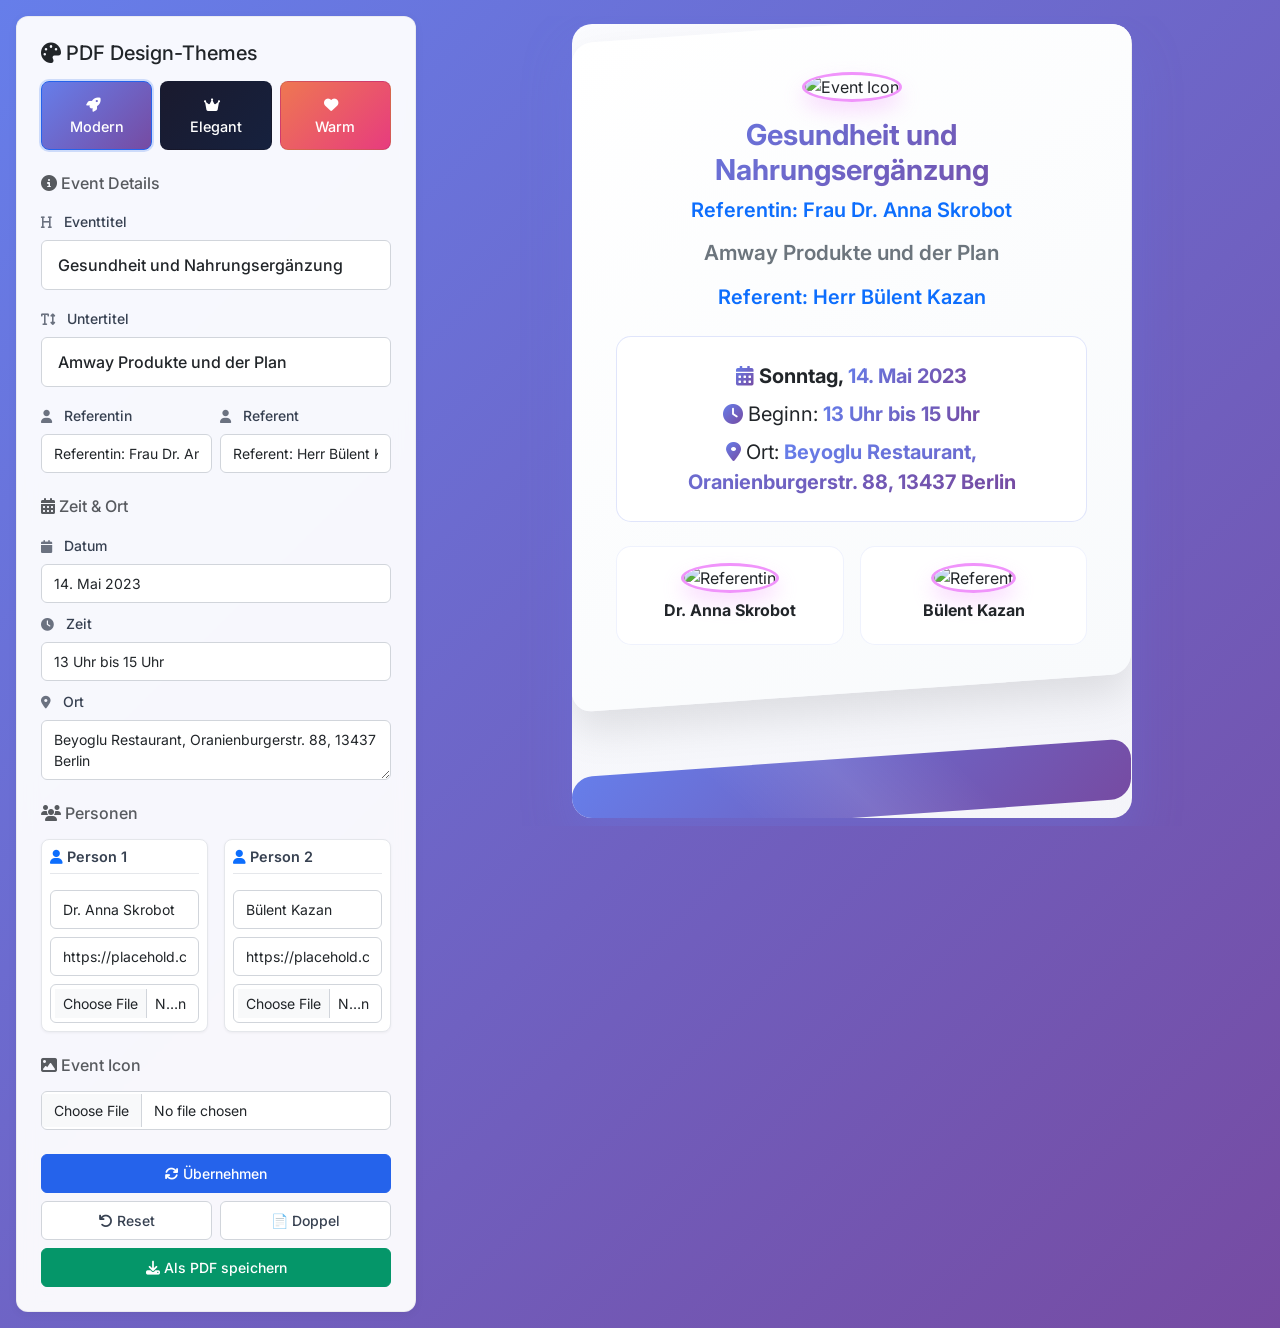
==== commit ed39ebb1: "Optimiere das Layout und die Stile für mobile Endgeräte im Event Einladung Generator: Anpassungen an" ====
--- a/index.html
+++ b/index.html
@@ -21,7 +21,7 @@
   <div class="main-container">
     <div class="row g-4">
       <!-- INPUT PANEL - LINKS -->
-      <div class="col-lg-5 col-xl-4">
+      <div class="col-lg-5 col-xl-4 order-2 order-lg-1">
         <div class="input-panel">
           <!-- Theme Selector -->
           <div class="mb-4">
@@ -158,7 +158,7 @@
       </div>
 
       <!-- PREVIEW PANEL - RECHTS -->
-      <div class="col-lg-7 col-xl-8">
+      <div class="col-lg-7 col-xl-8 order-1 order-lg-2">
         <div class="preview-panel">
           <div class="a5-wrapper theme-modern">
             <div class="angled-bg">
--- a/styles/main.css
+++ b/styles/main.css
@@ -2,11 +2,11 @@
 body {
   background: linear-gradient(135deg, #667eea 0%, #764ba2 100%);
   min-height: 100vh;
-  padding: 1rem;
+  padding: 0.5rem;
   font-family: 'Inter', -apple-system, BlinkMacSystemFont, sans-serif;
 }
 
-/* === 2-SPALTEN LAYOUT === */
+/* === MOBILE FIRST LAYOUT === */
 .main-container {
   max-width: 1400px;
   margin: 0 auto;
@@ -16,44 +16,87 @@
   background: rgba(255, 255, 255, 0.95);
   backdrop-filter: blur(10px);
   border-radius: 12px;
-  padding: 1.5rem;
+  padding: 1rem;
   border: 1px solid rgba(0, 0, 0, 0.05);
   box-shadow: 0 2px 10px rgba(0, 0, 0, 0.05);
-  height: fit-content;
-  position: sticky;
-  top: 1rem;
+  margin-bottom: 1rem;
 }
 
 .preview-panel {
   display: flex;
   justify-content: center;
   align-items: flex-start;
-  padding: 1rem;
-}
-
-/* === RESPONSIVE === */
-@media (max-width: 992px) {
+  padding: 0.5rem;
+  margin-bottom: 1rem;
+  overflow-x: auto;
+  width: 100%;
+}
+
+/* === RESPONSIVE LAYOUT === */
+@media (min-width: 576px) {
+  body {
+    padding: 0.75rem;
+  }
+  
   .input-panel {
-    position: static;
-    margin-bottom: 2rem;
+    padding: 1.25rem;
   }
   
   .preview-panel {
-    padding: 0;
-  }
-  
-  .a5-wrapper {
-    transform: scale(0.8);
-  }
-}
-
-@media (max-width: 768px) {
+    padding: 0.75rem;
+  }
+}
+
+@media (min-width: 768px) {
   body {
+    padding: 1rem;
+  }
+  
+  .input-panel {
+    padding: 1.5rem;
+  }
+  
+  .preview-panel {
+    padding: 1rem;
+  }
+}
+
+/* === DESKTOP LAYOUT === */
+@media (min-width: 992px) {
+  .input-panel {
+    height: fit-content;
+    position: sticky;
+    top: 1rem;
+    margin-bottom: 0;
+  }
+  
+  .preview-panel {
+    margin-bottom: 0;
+  }
+}
+
+/* === THEME SELECTOR MOBILE OPTIMIERUNG === */
+@media (max-width: 576px) {
+  .theme-option {
+    font-size: 0.8rem;
     padding: 0.5rem;
   }
   
-  .a5-wrapper {
-    transform: scale(0.6);
+  .input-panel h5 {
+    font-size: 1rem;
+  }
+  
+  .input-panel h6 {
+    font-size: 0.9rem;
+  }
+  
+  .form-control {
+    font-size: 14px;
+  }
+  
+  .btn {
+    font-size: 0.9rem;
+    padding: 0.5rem 1rem;
   }
 }
 
@@ -112,6 +155,17 @@
   border-radius: 20px;
   margin: auto;
   position: relative;
+  
+  /* RESPONSIVE SKALIERUNG - DESKTOP */
+  transform: scale(0.9);
+  margin: 0 auto;
+  transform-origin: center center;
+}
+
+@media (min-width: 1200px) {
+  .a5-wrapper {
+    transform: scale(1);
+  }
 }
 
 .a5-wrapper::before {
@@ -139,6 +193,19 @@
   z-index: 1;
 }
 
+/* Mobile Padding Anpassung */
+@media (max-width: 575px) {
+  .a5-wrapper .angled-bg {
+    padding: 2rem 1.5rem;
+  }
+}
+
+@media (min-width: 576px) and (max-width: 767px) {
+  .a5-wrapper .angled-bg {
+    padding: 2.5rem 1.8rem;
+  }
+}
+
 .a5-wrapper .angled-content {
   transform: skewY(2deg);
   position: relative;
@@ -157,6 +224,14 @@
   min-height: 60px;
 }
 
+/* Mobile Footer Anpassung */
+@media (max-width: 575px) {
+  .a5-wrapper .angled-footer {
+    padding: 1rem 1.5rem;
+    margin-top: -1.5rem;
+  }
+}
+
 .a5-wrapper .angled-footer::before {
   content: '';
   position: absolute;
@@ -189,6 +264,31 @@
   transition: transform 0.3s ease;
 }
 
+/* Mobile Bild-Anpassungen */
+@media (max-width: 575px) {
+  .a5-wrapper .hero-icon {
+    width: 60px;
+    height: 60px;
+  }
+  
+  .a5-wrapper .speaker-img {
+    width: 80px;
+    height: 80px;
+  }
+}
+
+@media (min-width: 576px) and (max-width: 767px) {
+  .a5-wrapper .hero-icon {
+    width: 70px;
+    height: 70px;
+  }
+  
+  .a5-wrapper .speaker-img {
+    width: 90px;
+    height: 90px;
+  }
+}
+
 /* === TYPOGRAFIE IM PDF === */
 .a5-wrapper h1, .a5-wrapper h2 {
   font-weight: 700;
@@ -203,6 +303,29 @@
 .a5-wrapper h2 {
   font-size: 1.3rem;
   margin-bottom: 1rem;
+}
+
+/* Mobile Typografie Anpassungen */
+@media (max-width: 575px) {
+  .a5-wrapper h1 {
+    font-size: 1.4rem;
+    line-height: 1.1;
+  }
+  
+  .a5-wrapper h2 {
+    font-size: 1.1rem;
+    margin-bottom: 0.8rem;
+  }
+}
+
+@media (min-width: 576px) and (max-width: 767px) {
+  .a5-wrapper h1 {
+    font-size: 1.6rem;
+  }
+  
+  .a5-wrapper h2 {
+    font-size: 1.2rem;
+  }
 }
 
 .a5-wrapper .text-gradient {
@@ -222,6 +345,19 @@
   border: 1px solid rgba(255, 255, 255, 0.3);
 }
 
+/* Mobile Event Details Anpassungen */
+@media (max-width: 575px) {
+  .a5-wrapper .event-details {
+    padding: 1rem;
+    margin: 1rem 0;
+  }
+  
+  .a5-wrapper .event-details p {
+    font-size: 0.95rem;
+    margin-bottom: 0.5rem;
+  }
+}
+
 .a5-wrapper .speaker-card {
   background: rgba(255, 255, 255, 0.9);
   border-radius: 15px;
@@ -230,6 +366,13 @@
   border: 1px solid rgba(255, 255, 255, 0.2);
 }
 
+/* Mobile Speaker Card Anpassungen */
+@media (max-width: 575px) {
+  .a5-wrapper .speaker-card {
+    padding: 0.8rem;
+  }
+}
+
 .a5-wrapper .speaker-card:hover {
   transform: translateY(-5px);
 }
@@ -260,4 +403,52 @@
 
 .double-pdf-container .a5-wrapper {
   transform: scale(0.95);
+}
+
+/* === MOBILE OPTIMIERTE PREVIEW PANEL === */
+.preview-panel {
+  display: flex;
+  justify-content: center;
+  align-items: flex-start;
+  padding: 0.5rem;
+  margin-bottom: 1rem;
+  overflow-x: auto;
+  width: 100%;
+}
+
+/* === MOBILE KOMPLETT RESPONSIVE === */
+@media (max-width: 991px) {
+  .preview-panel {
+    padding: 0.25rem;
+  }
+  
+  .a5-wrapper {
+    /* Mobile: Kein festes A5-Format, sondern responsive */
+    width: 100%;
+    max-width: 400px;
+    height: auto;
+    min-height: auto;
+    transform: none;
+    margin: 0 auto;
+    
+    /* Mobile Layout anpassungen */
+    justify-content: flex-start;
+    overflow: visible;
+  }
+  
+  .a5-wrapper .angled-bg {
+    /* Mobile: Weniger skew für bessere Lesbarkeit */
+    transform: skewY(-1deg);
+    padding: 1.5rem 1rem;
+  }
+  
+  .a5-wrapper .angled-content {
+    transform: skewY(1deg);
+  }
+  
+  .a5-wrapper .angled-footer {
+    transform: skewY(-1deg);
+    margin-top: 1rem;
+    padding: 1rem;
+  }
 }
--- a/styles/themes.css
+++ b/styles/themes.css
@@ -240,20 +240,6 @@
 }
 
 /* === BASIS STYLES FÜR ALLE THEMES === */
-.a5-wrapper {
-  width: 148mm;
-  height: 210mm;
-  background: var(--theme-card-bg);
-  padding: 0;
-  overflow: hidden;
-  display: flex;
-  flex-direction: column;
-  justify-content: space-between;
-  margin: auto;
-  position: relative;
-  transition: all 0.3s ease;
-}
-
 .a5-wrapper .hero-icon {
   width: 80px;
   height: 80px;
@@ -287,4 +273,25 @@
 
 .a5-wrapper .speaker-card {
   padding: 1rem;
+}
+
+/* === MOBILE THEME OVERRIDES === */
+@media (max-width: 991px) {
+  .a5-wrapper.theme-modern .angled-bg,
+  .a5-wrapper.theme-elegant .angled-bg,
+  .a5-wrapper.theme-warm .angled-bg {
+    transform: skewY(-1deg) !important;
+  }
+  
+  .a5-wrapper.theme-modern .angled-content,
+  .a5-wrapper.theme-elegant .angled-content,
+  .a5-wrapper.theme-warm .angled-content {
+    transform: skewY(1deg) !important;
+  }
+  
+  .a5-wrapper.theme-modern .angled-footer,
+  .a5-wrapper.theme-elegant .angled-footer,
+  .a5-wrapper.theme-warm .angled-footer {
+    transform: skewY(-1deg) !important;
+  }
 } 
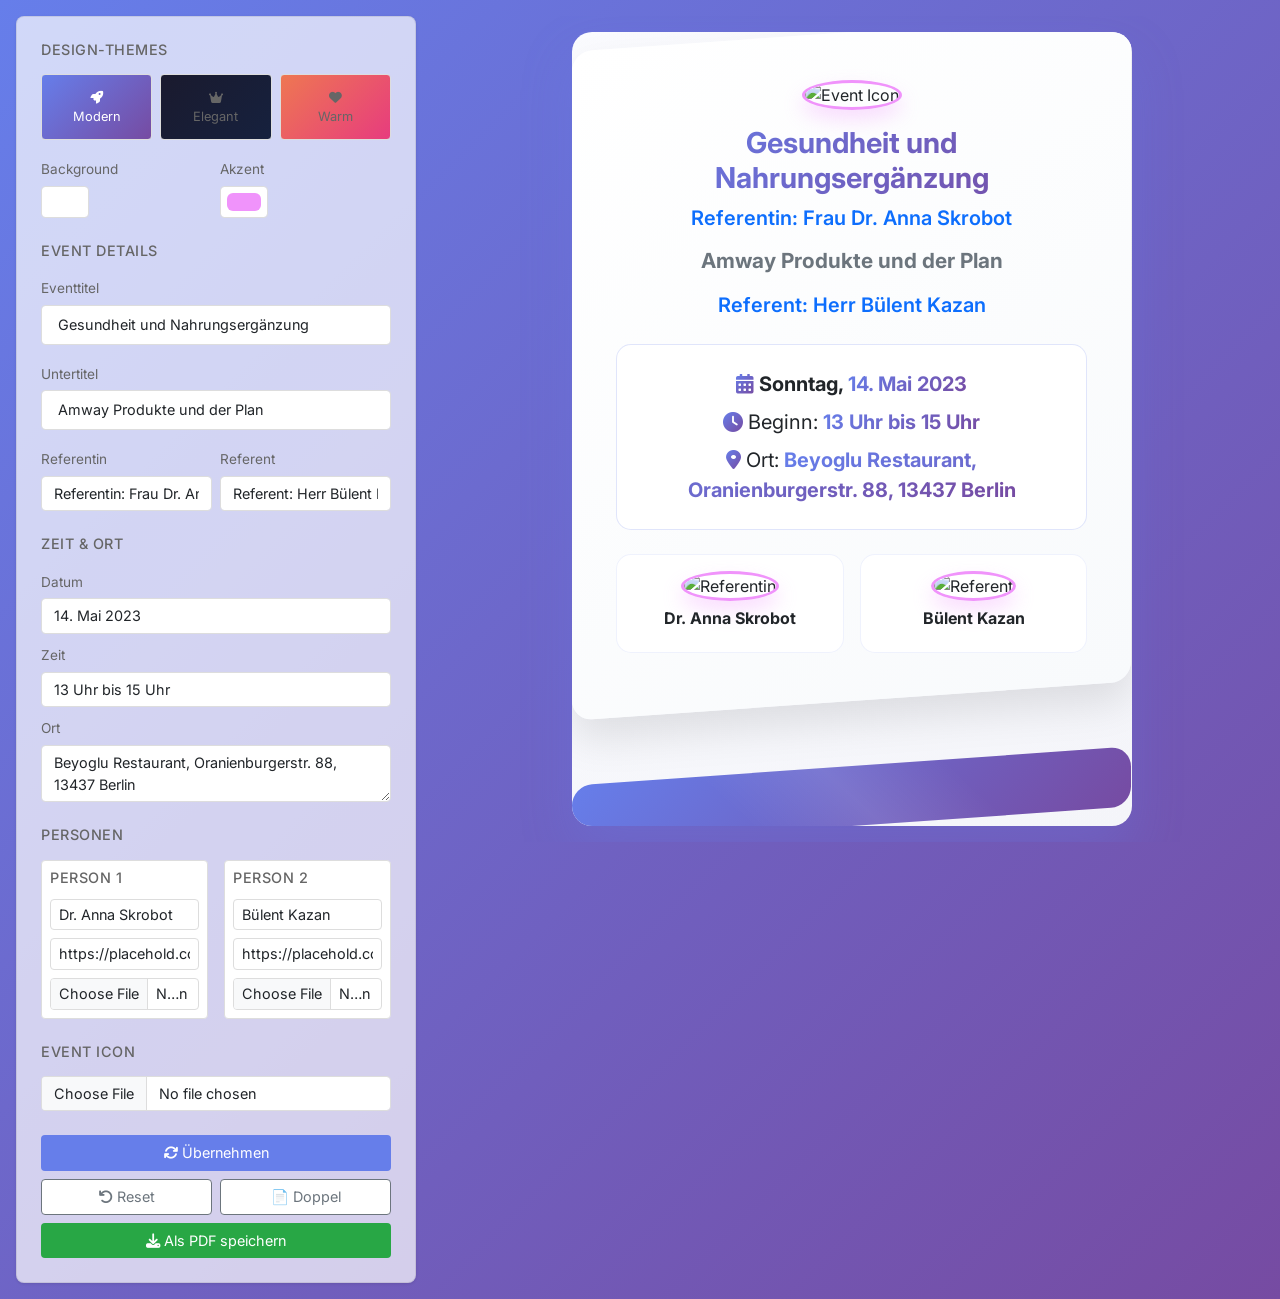
==== commit 48d1a97f: "Verbessere die Benutzeroberfläche des Event Einladung Generators: Aktualisiere die HTML-Struktur dur" ====
--- a/index.html
+++ b/index.html
@@ -25,7 +25,7 @@
         <div class="input-panel">
           <!-- Theme Selector -->
           <div class="mb-4">
-            <h5 class="mb-3"><i class="fas fa-palette"></i> PDF Design-Themes</h5>
+            <h6 class="mb-3">Design-Themes</h6>
             <div class="row g-2">
               <div class="col-4">
                 <div class="theme-option active" data-theme="modern">
@@ -43,29 +43,43 @@
                 </div>
               </div>
             </div>
+
+            <!-- Custom Colors -->
+            <div class="mt-3">
+              <div class="row g-2">
+                <div class="col-6">
+                  <label for="custom-bg" class="form-label small">Background</label>
+                  <input id="custom-bg" type="color" value="#ffffff" class="form-control form-control-color">
+                </div>
+                <div class="col-6">
+                  <label for="custom-accent" class="form-label small">Akzent</label>
+                  <input id="custom-accent" type="color" value="#f093fb" class="form-control form-control-color">
+                </div>
+              </div>
+            </div>
           </div>
 
           <!-- Event Details -->
           <div class="mb-4">
-            <h6 class="text-muted mb-3"><i class="fas fa-info-circle"></i> Event Details</h6>
+            <h6 class="mb-3">Event Details</h6>
             <div class="mb-3">
-              <label for="input-title" class="form-label"><i class="fas fa-heading"></i> Eventtitel</label>
+              <label for="input-title" class="form-label">Eventtitel</label>
               <input id="input-title" value="Gesundheit und Nahrungsergänzung" class="form-control form-control-lg"
                 placeholder="Eventtitel">
             </div>
             <div class="mb-3">
-              <label for="input-subtitle" class="form-label"><i class="fas fa-text-height"></i> Untertitel</label>
+              <label for="input-subtitle" class="form-label">Untertitel</label>
               <input id="input-subtitle" value="Amway Produkte und der Plan" class="form-control form-control-lg"
                 placeholder="Untertitel">
             </div>
             <div class="row g-2">
               <div class="col-6">
-                <label for="input-presenter1" class="form-label"><i class="fas fa-user"></i> Referentin</label>
+                <label for="input-presenter1" class="form-label">Referentin</label>
                 <input id="input-presenter1" value="Referentin: Frau Dr. Anna Skrobot" class="form-control"
                   placeholder="Referentin">
               </div>
               <div class="col-6">
-                <label for="input-presenter2" class="form-label"><i class="fas fa-user"></i> Referent</label>
+                <label for="input-presenter2" class="form-label">Referent</label>
                 <input id="input-presenter2" value="Referent: Herr Bülent Kazan" class="form-control"
                   placeholder="Referent">
               </div>
@@ -74,17 +88,17 @@
 
           <!-- Zeit & Ort -->
           <div class="mb-4">
-            <h6 class="text-muted mb-3"><i class="fas fa-calendar-alt"></i> Zeit & Ort</h6>
+            <h6 class="mb-3">Zeit & Ort</h6>
             <div class="mb-2">
-              <label for="input-date" class="form-label"><i class="fas fa-calendar"></i> Datum</label>
+              <label for="input-date" class="form-label">Datum</label>
               <input id="input-date" value="14. Mai 2023" class="form-control" placeholder="Datum">
             </div>
             <div class="mb-2">
-              <label for="input-time" class="form-label"><i class="fas fa-clock"></i> Zeit</label>
+              <label for="input-time" class="form-label">Zeit</label>
               <input id="input-time" value="13 Uhr bis 15 Uhr" class="form-control" placeholder="Zeit">
             </div>
             <div class="mb-2">
-              <label for="input-location" class="form-label"><i class="fas fa-map-marker-alt"></i> Ort</label>
+              <label for="input-location" class="form-label">Ort</label>
               <textarea id="input-location" class="form-control" rows="2"
                 placeholder="Ort">Beyoglu Restaurant, Oranienburgerstr. 88, 13437 Berlin</textarea>
             </div>
@@ -92,12 +106,12 @@
 
           <!-- Personen -->
           <div class="mb-4">
-            <h6 class="text-muted mb-3"><i class="fas fa-users"></i> Personen</h6>
+            <h6 class="mb-3">Personen</h6>
             <div class="row g-3">
               <div class="col-6">
                 <div class="card">
                   <div class="card-body p-2">
-                    <h6 class="card-title"><i class="fas fa-user text-primary"></i> Person 1</h6>
+                    <h6 class="card-title">Person 1</h6>
                     <input id="input-name1" value="Dr. Anna Skrobot" class="form-control form-control-sm mb-2"
                       placeholder="Name">
                     <input id="input-img1" value="https://placehold.co/120x120?text=Bild+1"
@@ -111,7 +125,7 @@
               <div class="col-6">
                 <div class="card">
                   <div class="card-body p-2">
-                    <h6 class="card-title"><i class="fas fa-user text-primary"></i> Person 2</h6>
+                    <h6 class="card-title">Person 2</h6>
                     <input id="input-name2" value="Bülent Kazan" class="form-control form-control-sm mb-2"
                       placeholder="Name">
                     <input id="input-img2" value="https://placehold.co/120x120?text=Bild+2"
@@ -127,7 +141,7 @@
 
           <!-- Event Icon -->
           <div class="mb-4">
-            <h6 class="text-muted mb-3"><i class="fas fa-image"></i> Event Icon</h6>
+            <h6 class="mb-3">Event Icon</h6>
             <label for="file-icon" class="visually-hidden">Event Icon hochladen</label>
             <input id="file-icon" type="file" accept="image/*" class="form-control"
               onchange="loadFile(event, 'icon-img')">
--- a/styles/main.css
+++ b/styles/main.css
@@ -13,12 +13,11 @@
 }
 
 .input-panel {
-  background: rgba(255, 255, 255, 0.95);
-  backdrop-filter: blur(10px);
-  border-radius: 12px;
+  background: rgba(255, 255, 255, 0.7);
+  border-radius: 8px;
   padding: 1rem;
-  border: 1px solid rgba(0, 0, 0, 0.05);
-  box-shadow: 0 2px 10px rgba(0, 0, 0, 0.05);
+  border: 1px solid rgba(0, 0, 0, 0.08);
+  box-shadow: 0 1px 3px rgba(0, 0, 0, 0.1);
   margin-bottom: 1rem;
 }
 
@@ -138,7 +137,7 @@
   }
 }
 
-/* === HAUPTCONTAINER === */
+/* === A5-WRAPPER - HAUPTCONTAINER === */
 .a5-wrapper {
   width: 148mm;
   height: 210mm;
@@ -153,13 +152,23 @@
   flex-direction: column;
   justify-content: space-between;
   border-radius: 20px;
-  margin: auto;
+  margin: 0 auto;
   position: relative;
-  
-  /* RESPONSIVE SKALIERUNG - DESKTOP */
   transform: scale(0.9);
-  margin: 0 auto;
   transform-origin: center center;
+}
+
+/* === MOBILE A5-WRAPPER ANPASSUNGEN === */
+@media screen and (max-width: 991px) {
+  .a5-wrapper {
+    width: 100%;
+    max-width: 400px;
+    height: auto;
+    min-height: 500px;
+    transform: scale(0.95);
+    justify-content: flex-start;
+    overflow: visible;
+  }
 }
 
 @media (min-width: 1200px) {
@@ -193,16 +202,10 @@
   z-index: 1;
 }
 
-/* Mobile Padding Anpassung */
-@media (max-width: 575px) {
+@media screen and (max-width: 991px) {
   .a5-wrapper .angled-bg {
-    padding: 2rem 1.5rem;
-  }
-}
-
-@media (min-width: 576px) and (max-width: 767px) {
-  .a5-wrapper .angled-bg {
-    padding: 2.5rem 1.8rem;
+    transform: skewY(-1deg);
+    padding: 1.5rem 1rem;
   }
 }
 
@@ -210,6 +213,12 @@
   transform: skewY(2deg);
   position: relative;
   z-index: 2;
+}
+
+@media screen and (max-width: 991px) {
+  .a5-wrapper .angled-content {
+    transform: skewY(1deg);
+  }
 }
 
 /* === FOOTER === */
@@ -224,11 +233,11 @@
   min-height: 60px;
 }
 
-/* Mobile Footer Anpassung */
-@media (max-width: 575px) {
+@media screen and (max-width: 991px) {
   .a5-wrapper .angled-footer {
-    padding: 1rem 1.5rem;
-    margin-top: -1.5rem;
+    transform: skewY(-1deg);
+    margin-top: 1rem;
+    padding: 1rem;
   }
 }
 
@@ -243,7 +252,7 @@
   pointer-events: none;
 }
 
-/* === BILDER IM PDF === */
+/* === BILDER === */
 .a5-wrapper .hero-icon {
   width: 80px;
   height: 80px;
@@ -264,8 +273,7 @@
   transition: transform 0.3s ease;
 }
 
-/* Mobile Bild-Anpassungen */
-@media (max-width: 575px) {
+@media screen and (max-width: 991px) {
   .a5-wrapper .hero-icon {
     width: 60px;
     height: 60px;
@@ -277,19 +285,7 @@
   }
 }
 
-@media (min-width: 576px) and (max-width: 767px) {
-  .a5-wrapper .hero-icon {
-    width: 70px;
-    height: 70px;
-  }
-  
-  .a5-wrapper .speaker-img {
-    width: 90px;
-    height: 90px;
-  }
-}
-
-/* === TYPOGRAFIE IM PDF === */
+/* === TYPOGRAFIE === */
 .a5-wrapper h1, .a5-wrapper h2 {
   font-weight: 700;
   line-height: 1.2;
@@ -305,8 +301,7 @@
   margin-bottom: 1rem;
 }
 
-/* Mobile Typografie Anpassungen */
-@media (max-width: 575px) {
+@media screen and (max-width: 991px) {
   .a5-wrapper h1 {
     font-size: 1.4rem;
     line-height: 1.1;
@@ -315,16 +310,6 @@
   .a5-wrapper h2 {
     font-size: 1.1rem;
     margin-bottom: 0.8rem;
-  }
-}
-
-@media (min-width: 576px) and (max-width: 767px) {
-  .a5-wrapper h1 {
-    font-size: 1.6rem;
-  }
-  
-  .a5-wrapper h2 {
-    font-size: 1.2rem;
   }
 }
 
@@ -345,8 +330,7 @@
   border: 1px solid rgba(255, 255, 255, 0.3);
 }
 
-/* Mobile Event Details Anpassungen */
-@media (max-width: 575px) {
+@media screen and (max-width: 991px) {
   .a5-wrapper .event-details {
     padding: 1rem;
     margin: 1rem 0;
@@ -366,8 +350,7 @@
   border: 1px solid rgba(255, 255, 255, 0.2);
 }
 
-/* Mobile Speaker Card Anpassungen */
-@media (max-width: 575px) {
+@media screen and (max-width: 991px) {
   .a5-wrapper .speaker-card {
     padding: 0.8rem;
   }
@@ -403,52 +386,4 @@
 
 .double-pdf-container .a5-wrapper {
   transform: scale(0.95);
-}
-
-/* === MOBILE OPTIMIERTE PREVIEW PANEL === */
-.preview-panel {
-  display: flex;
-  justify-content: center;
-  align-items: flex-start;
-  padding: 0.5rem;
-  margin-bottom: 1rem;
-  overflow-x: auto;
-  width: 100%;
-}
-
-/* === MOBILE KOMPLETT RESPONSIVE === */
-@media (max-width: 991px) {
-  .preview-panel {
-    padding: 0.25rem;
-  }
-  
-  .a5-wrapper {
-    /* Mobile: Kein festes A5-Format, sondern responsive */
-    width: 100%;
-    max-width: 400px;
-    height: auto;
-    min-height: auto;
-    transform: none;
-    margin: 0 auto;
-    
-    /* Mobile Layout anpassungen */
-    justify-content: flex-start;
-    overflow: visible;
-  }
-  
-  .a5-wrapper .angled-bg {
-    /* Mobile: Weniger skew für bessere Lesbarkeit */
-    transform: skewY(-1deg);
-    padding: 1.5rem 1rem;
-  }
-  
-  .a5-wrapper .angled-content {
-    transform: skewY(1deg);
-  }
-  
-  .a5-wrapper .angled-footer {
-    transform: skewY(-1deg);
-    margin-top: 1rem;
-    padding: 1rem;
-  }
 }
--- a/styles/forms.css
+++ b/styles/forms.css
@@ -1,156 +1,86 @@
-/* === FORMULARE UND EINGABEFELDER === */
+/* === EINFACHE FORMULARE === */
 
-/* Theme Selector */
-.theme-selector h5 {
-  color: #374151;
-  font-weight: 600;
-  margin-bottom: 1rem;
+.input-panel h6 {
+  color: #666;
+  font-size: 0.9rem;
+  margin-bottom: 0.8rem;
+  text-transform: uppercase;
+  letter-spacing: 0.5px;
 }
 
 .theme-option {
-  border: 1px solid rgba(0, 0, 0, 0.1);
-  border-radius: 8px;
-  padding: 0.75rem 1rem;
+  background: white;
+  border: 1px solid #ddd;
+  border-radius: 4px;
+  padding: 0.8rem;
+  text-align: center;
   cursor: pointer;
-  transition: all 0.2s ease;
+  color: #666;
+  font-size: 0.8rem;
+}
+
+.theme-option:hover {
+  border-color: #667eea;
+}
+
+.theme-option.active {
+  background: #667eea;
   color: white;
-  text-align: center;
-  font-weight: 500;
+}
+
+.form-label {
+  color: #666;
+  font-size: 0.85rem;
+  margin-bottom: 0.4rem;
+}
+
+.form-control {
+  border: 1px solid #ddd;
+  border-radius: 4px;
   font-size: 0.9rem;
 }
 
-.theme-option:hover {
-  transform: translateY(-1px);
-  box-shadow: 0 4px 12px rgba(0, 0, 0, 0.15);
-}
-
-.theme-option.active {
-  border-color: #2563eb;
-  box-shadow: 0 0 0 2px rgba(37, 99, 235, 0.2);
-}
-
-.theme-option i {
-  margin-right: 0.5rem;
-}
-
-/* Eingabefelder */
-.form-label {
-  font-weight: 500;
-  color: #374151;
-  margin-bottom: 0.5rem;
-  font-size: 0.875rem;
-}
-
-.form-label i {
-  margin-right: 0.5rem;
-  color: #6b7280;
-  font-size: 0.8rem;
-}
-
-.form-control {
-  border: 1px solid #d1d5db;
-  border-radius: 6px;
-  padding: 0.5rem 0.75rem;
-  font-size: 0.875rem;
-  background: #ffffff;
-  transition: border-color 0.2s ease, box-shadow 0.2s ease;
-}
-
 .form-control:focus {
-  border-color: #2563eb;
-  box-shadow: 0 0 0 3px rgba(37, 99, 235, 0.1);
+  border-color: #667eea;
   outline: none;
 }
 
-.form-control-lg {
-  padding: 0.75rem 1rem;
-  font-size: 1rem;
-  font-weight: 500;
-}
-
-/* Karten */
 .card {
-  border: 1px solid #e5e7eb;
-  border-radius: 8px;
-  background: #ffffff;
-  box-shadow: 0 1px 3px rgba(0, 0, 0, 0.05);
-  transition: box-shadow 0.2s ease;
-}
-
-.card:hover {
-  box-shadow: 0 4px 12px rgba(0, 0, 0, 0.1);
+  border: 1px solid #ddd;
+  border-radius: 4px;
+  background: white;
 }
 
 .card-title {
-  font-size: 0.9rem;
-  font-weight: 600;
-  color: #374151;
-  margin-bottom: 1rem;
-  padding-bottom: 0.5rem;
-  border-bottom: 1px solid #e5e7eb;
-}
-
-/* Buttons */
-.btn-group {
-  gap: 0.5rem;
+  color: #666;
+  font-size: 0.8rem;
+  margin-bottom: 0.6rem;
 }
 
 .btn {
-  border-radius: 6px;
-  padding: 0.5rem 1rem;
-  font-weight: 500;
-  font-size: 0.875rem;
-  transition: all 0.2s ease;
+  border-radius: 4px;
+  font-size: 0.9rem;
   border: 1px solid transparent;
 }
 
 .btn-primary {
-  background: #2563eb;
+  background: #667eea;
   color: white;
-  border-color: #2563eb;
-}
-
-.btn-primary:hover {
-  background: #1d4ed8;
-  border-color: #1d4ed8;
 }
 
 .btn-success {
-  background: #059669;
+  background: #28a745;
   color: white;
-  border-color: #059669;
-}
-
-.btn-success:hover {
-  background: #047857;
-  border-color: #047857;
 }
 
 .btn-outline-secondary {
-  background: #ffffff;
-  border-color: #d1d5db;
-  color: #374151;
+  border-color: #6c757d;
+  color: #6c757d;
+  background: white;
 }
 
-.btn-outline-secondary:hover {
-  background: #f9fafb;
-  border-color: #9ca3af;
-}
-
-.btn-outline-secondary.active {
-  background: #2563eb;
-  border-color: #2563eb;
-  color: white;
-}
-
-/* Responsive Formulare */
-@media (max-width: 768px) {
-  .theme-option {
-    padding: 0.5rem 0.75rem;
-    font-size: 0.8rem;
-  }
-  
-  .btn-group {
-    flex-direction: column;
-  }
+.form-control-color {
+  height: 32px;
+  border: 1px solid #ddd;
+  border-radius: 4px;
 } 
--- a/styles/themes.css
+++ b/styles/themes.css
@@ -87,78 +87,26 @@
   --theme-card-bg: linear-gradient(145deg, #ffffff 0%, #f8f9fa 100%);
   
   font-family: 'Inter', sans-serif;
-  border-radius: 8px;
-  border: 1px solid var(--theme-accent);
   box-shadow: 0 25px 50px rgba(26, 26, 46, 0.4);
-}
-
-.a5-wrapper.theme-elegant .angled-bg {
-  transform: skewY(-2deg);
-  background: var(--theme-card-bg);
-  border-radius: 8px;
-  border-top: 3px solid var(--theme-accent);
-  border-bottom: 3px solid var(--theme-accent);
-  margin: 0;
-}
-
-.a5-wrapper.theme-elegant .angled-content {
-  transform: skewY(2deg);
-}
-
-.a5-wrapper.theme-elegant .angled-footer {
-  transform: skewY(-2deg);
-  background: linear-gradient(135deg, var(--theme-primary), var(--theme-secondary));
-  border-radius: 8px;
-  border-top: 3px solid var(--theme-accent);
-  color: white;
-  padding: 1.5rem 2rem;
-  margin-top: -1rem;
-}
-
-.a5-wrapper.theme-elegant .angled-footer .angled-content {
-  transform: skewY(2deg);
-}
-
-.a5-wrapper.theme-elegant .text-gradient {
-  background: linear-gradient(135deg, var(--theme-primary), var(--theme-accent));
-  -webkit-background-clip: text;
-  -webkit-text-fill-color: transparent;
-  background-clip: text;
-  font-weight: 700;
 }
 
 .a5-wrapper.theme-elegant h1 {
   font-size: 1.9rem;
-  letter-spacing: 1px;
-  border-bottom: 2px solid var(--theme-accent);
-  padding-bottom: 0.5rem;
-  margin-bottom: 1rem;
+  border-left: 4px solid var(--theme-accent);
+  padding-left: 1rem;
+  text-align: left;
 }
 
 .a5-wrapper.theme-elegant h2 {
   font-size: 1.4rem;
   color: var(--theme-secondary);
   font-weight: 600;
+  text-align: left;
+  padding-left: 1rem;
 }
 
-.a5-wrapper.theme-elegant .hero-icon,
 .a5-wrapper.theme-elegant .speaker-img {
-  border: 3px solid var(--theme-accent);
-  border-radius: 8px;
-  box-shadow: 0 10px 20px rgba(233, 69, 96, 0.3);
-}
-
-.a5-wrapper.theme-elegant .event-details {
-  background: rgba(255, 255, 255, 0.95);
-  border: 2px solid var(--theme-accent);
-  border-radius: 8px;
-  backdrop-filter: blur(10px);
-}
-
-.a5-wrapper.theme-elegant .speaker-card {
-  background: rgba(255, 255, 255, 0.98);
-  border: 1px solid var(--theme-accent);
-  border-radius: 8px;
+  border-radius: 10px;
 }
 
 /* === WARM THEME - Einladend & Freundlich === */
@@ -171,127 +119,10 @@
   
   font-family: 'Inter', sans-serif;
   border-radius: 25px;
-  border: 2px solid var(--theme-accent);
-  box-shadow: 0 25px 50px rgba(238, 119, 82, 0.3);
-}
-
-.a5-wrapper.theme-warm .angled-bg {
-  transform: skewY(-3deg);
-  background: var(--theme-card-bg);
-  border-radius: 20px;
-  border: 2px solid rgba(254, 202, 87, 0.3);
-}
-
-.a5-wrapper.theme-warm .angled-content {
-  transform: skewY(3deg);
-}
-
-.a5-wrapper.theme-warm .angled-footer {
-  transform: skewY(-3deg);
-  background: linear-gradient(135deg, var(--theme-primary), var(--theme-secondary));
-  border-radius: 20px;
-  color: white;
-  padding: 1.5rem 2rem;
-  margin-top: -2rem;
-}
-
-.a5-wrapper.theme-warm .angled-footer .angled-content {
-  transform: skewY(3deg);
-}
-
-.a5-wrapper.theme-warm .text-gradient {
-  background: linear-gradient(135deg, var(--theme-primary), var(--theme-secondary));
-  -webkit-background-clip: text;
-  -webkit-text-fill-color: transparent;
-  background-clip: text;
-  font-weight: 700;
-}
-
-.a5-wrapper.theme-warm h1 {
-  font-size: 1.9rem;
-  text-decoration: underline;
-  text-decoration-color: var(--theme-accent);
-  text-decoration-thickness: 3px;
-}
-
-.a5-wrapper.theme-warm h2 {
-  color: var(--theme-secondary);
-  font-weight: 600;
 }
 
 .a5-wrapper.theme-warm .hero-icon,
 .a5-wrapper.theme-warm .speaker-img {
-  border: 4px solid var(--theme-accent);
+  border: 2px solid var(--theme-accent);
   border-radius: 50%;
-  box-shadow: 0 10px 20px rgba(254, 202, 87, 0.4);
-}
-
-.a5-wrapper.theme-warm .event-details {
-  background: rgba(255, 255, 255, 0.9);
-  border: 2px solid var(--theme-accent);
-  border-radius: 20px;
-  border-style: solid;
-}
-
-.a5-wrapper.theme-warm .speaker-card {
-  background: rgba(255, 255, 255, 0.95);
-  border: 2px solid var(--theme-accent);
-  border-radius: 15px;
-}
-
-/* === BASIS STYLES FÜR ALLE THEMES === */
-.a5-wrapper .hero-icon {
-  width: 80px;
-  height: 80px;
-  object-fit: cover;
-}
-
-.a5-wrapper .speaker-img {
-  width: 100px;
-  height: 100px;
-  object-fit: cover;
-}
-
-.a5-wrapper h1 {
-  font-size: 1.8rem;
-  margin-bottom: 0.5rem;
-  line-height: 1.2;
-  font-weight: 700;
-}
-
-.a5-wrapper h2 {
-  font-size: 1.3rem;
-  margin-bottom: 1rem;
-  line-height: 1.2;
-  font-weight: 600;
-}
-
-.a5-wrapper .event-details {
-  padding: 1.5rem;
-  margin: 1.5rem 0;
-}
-
-.a5-wrapper .speaker-card {
-  padding: 1rem;
-}
-
-/* === MOBILE THEME OVERRIDES === */
-@media (max-width: 991px) {
-  .a5-wrapper.theme-modern .angled-bg,
-  .a5-wrapper.theme-elegant .angled-bg,
-  .a5-wrapper.theme-warm .angled-bg {
-    transform: skewY(-1deg) !important;
-  }
-  
-  .a5-wrapper.theme-modern .angled-content,
-  .a5-wrapper.theme-elegant .angled-content,
-  .a5-wrapper.theme-warm .angled-content {
-    transform: skewY(1deg) !important;
-  }
-  
-  .a5-wrapper.theme-modern .angled-footer,
-  .a5-wrapper.theme-elegant .angled-footer,
-  .a5-wrapper.theme-warm .angled-footer {
-    transform: skewY(-1deg) !important;
-  }
 } 
